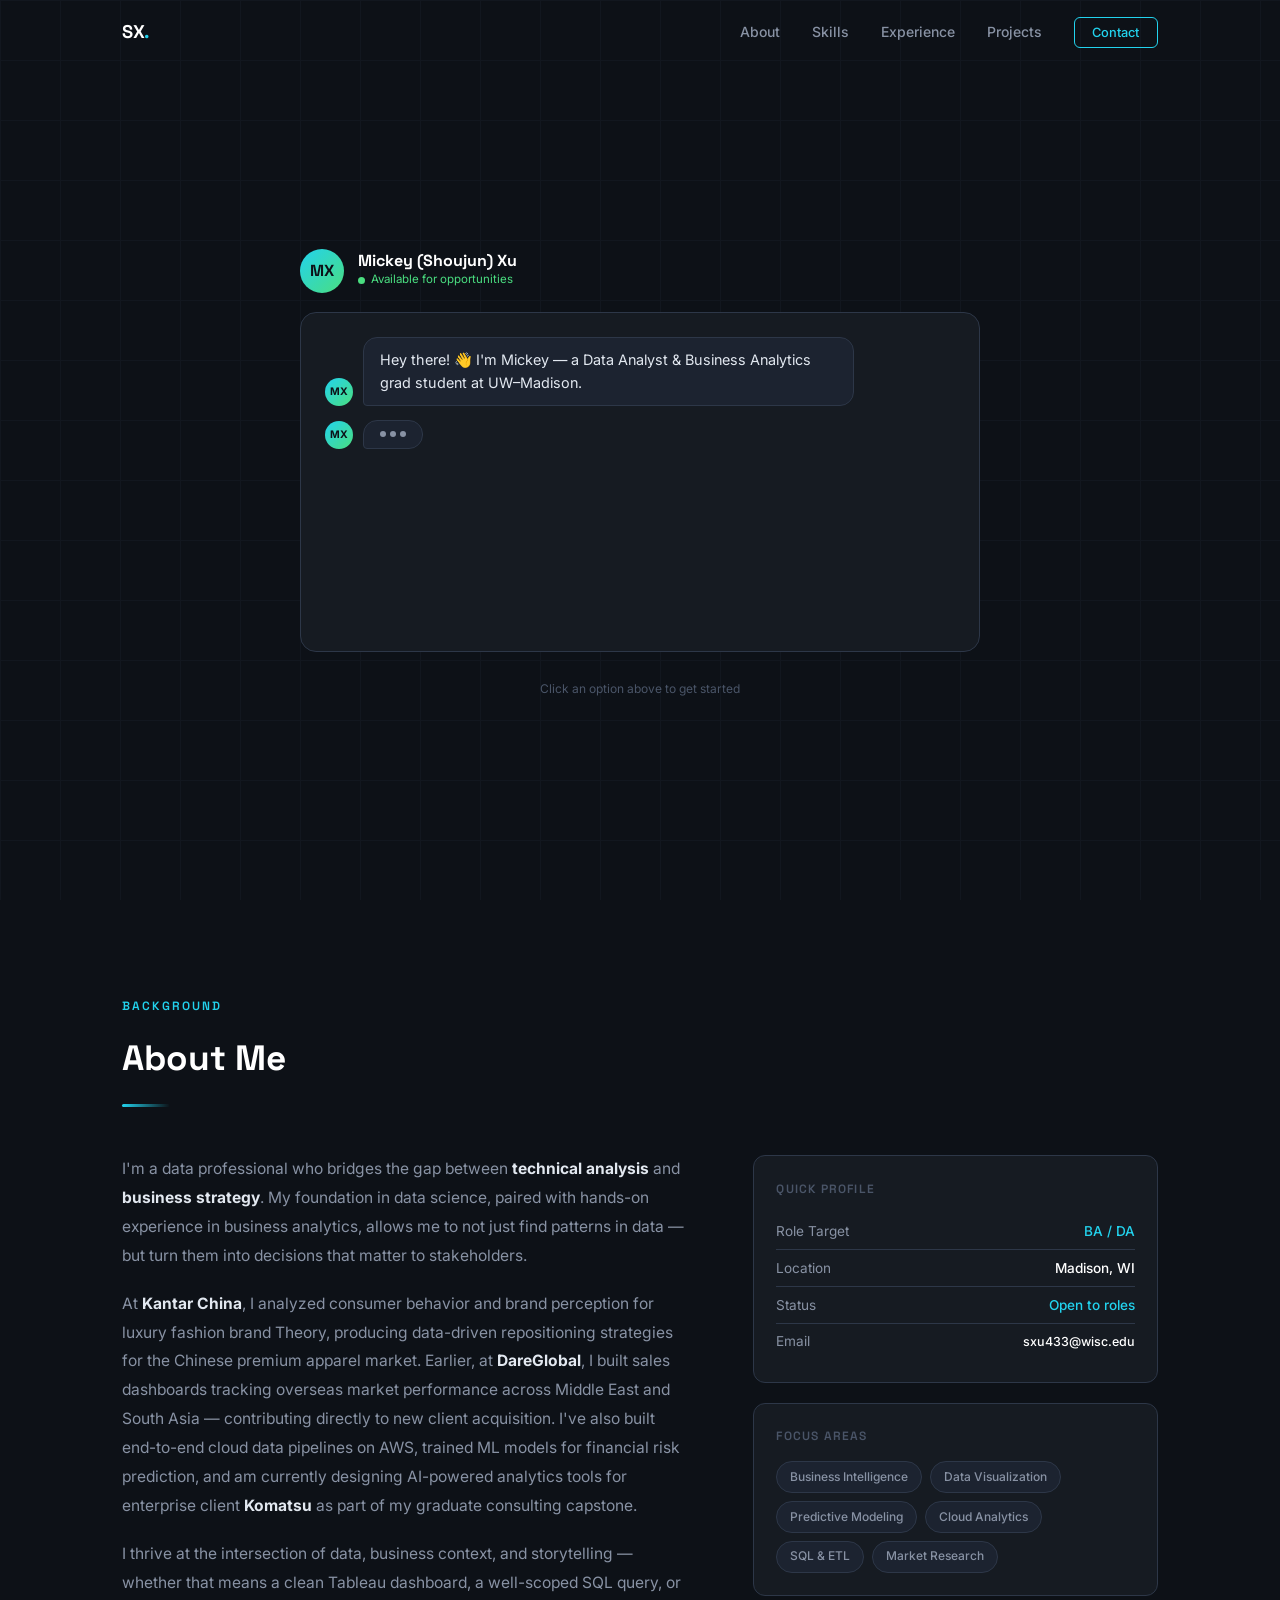
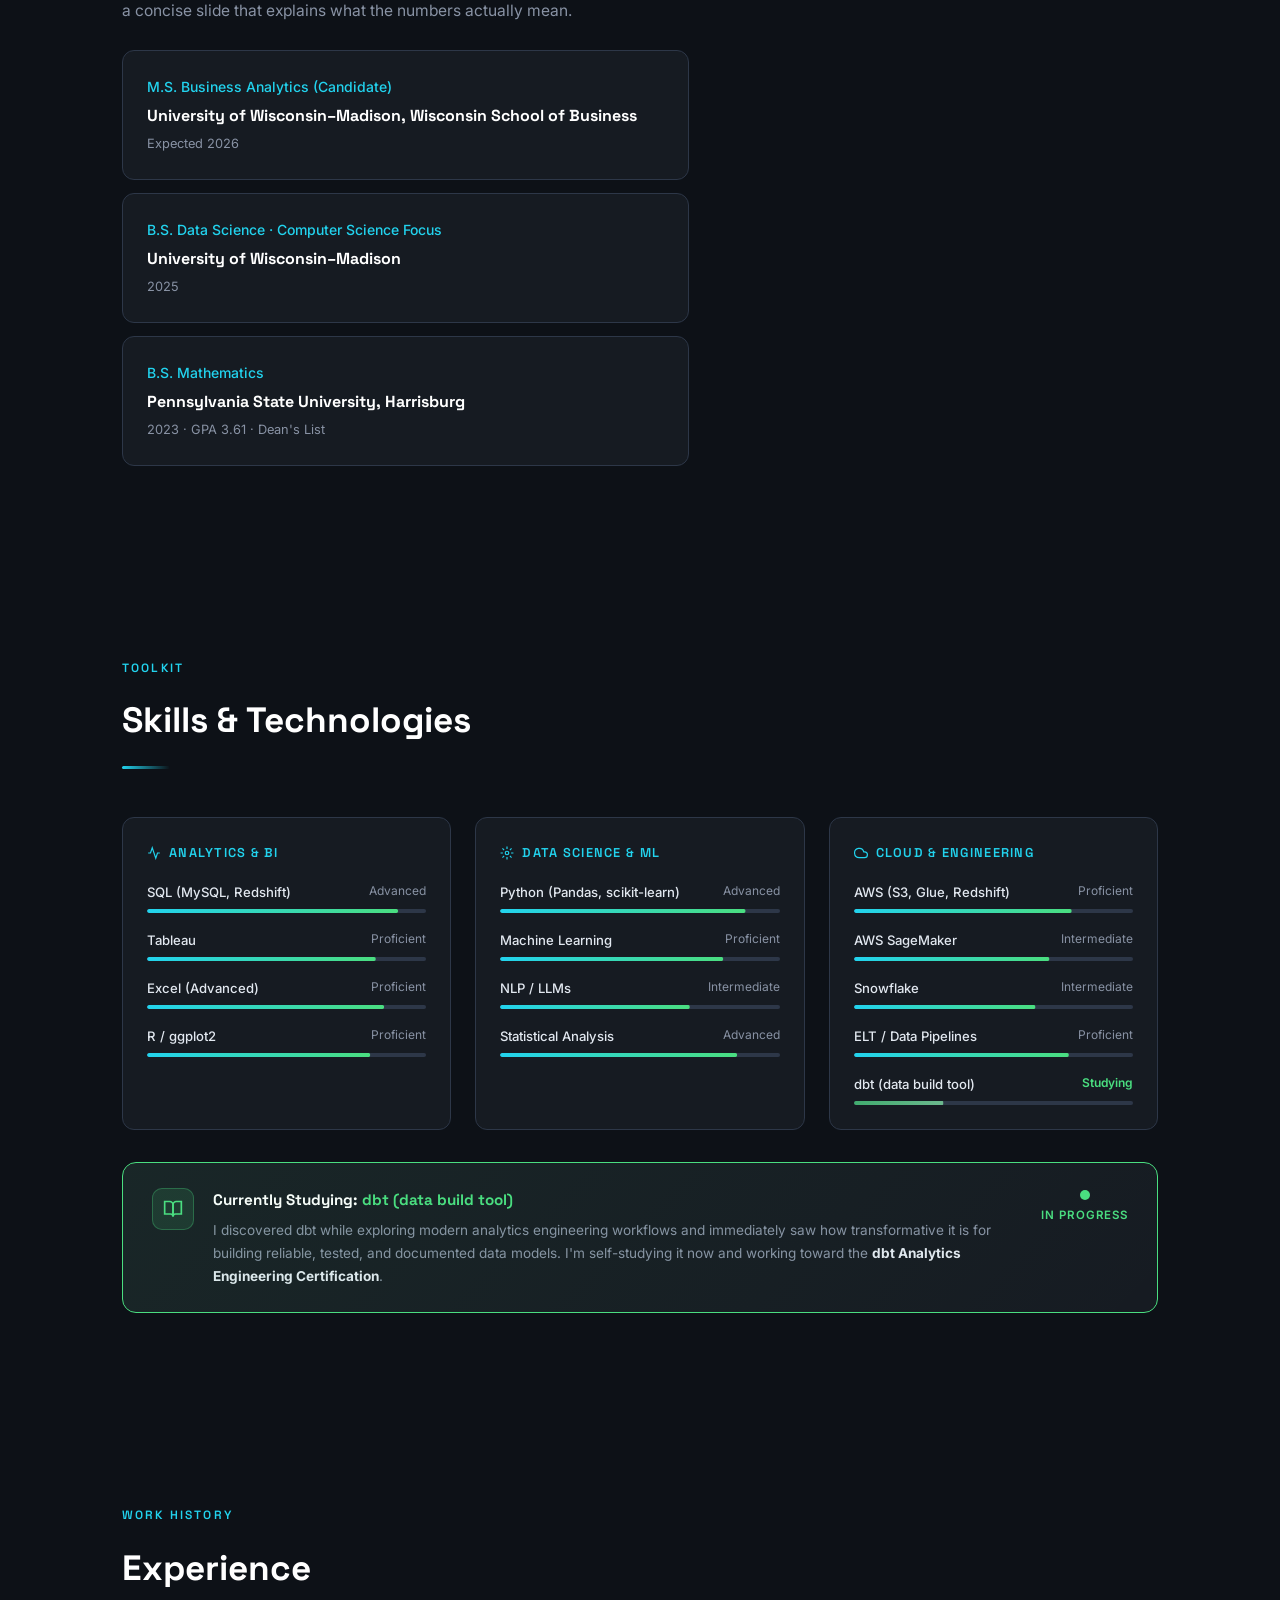
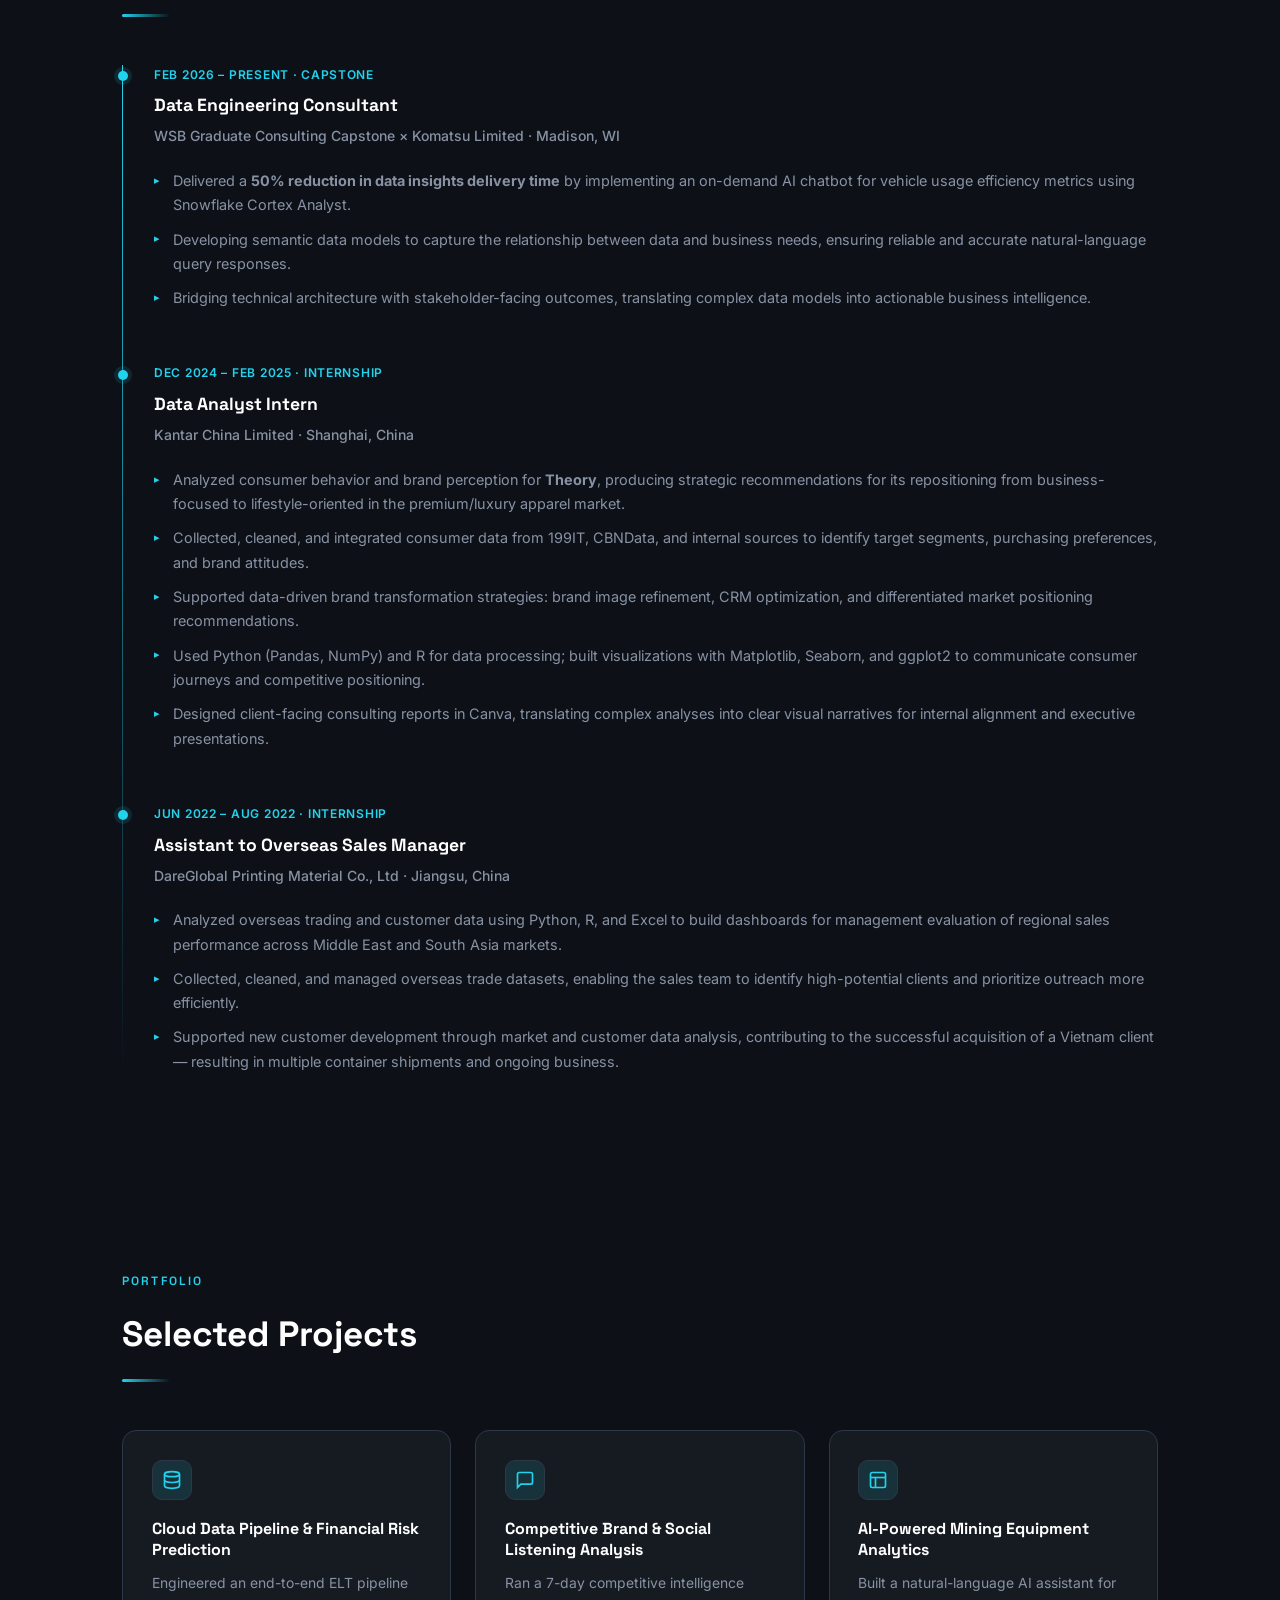
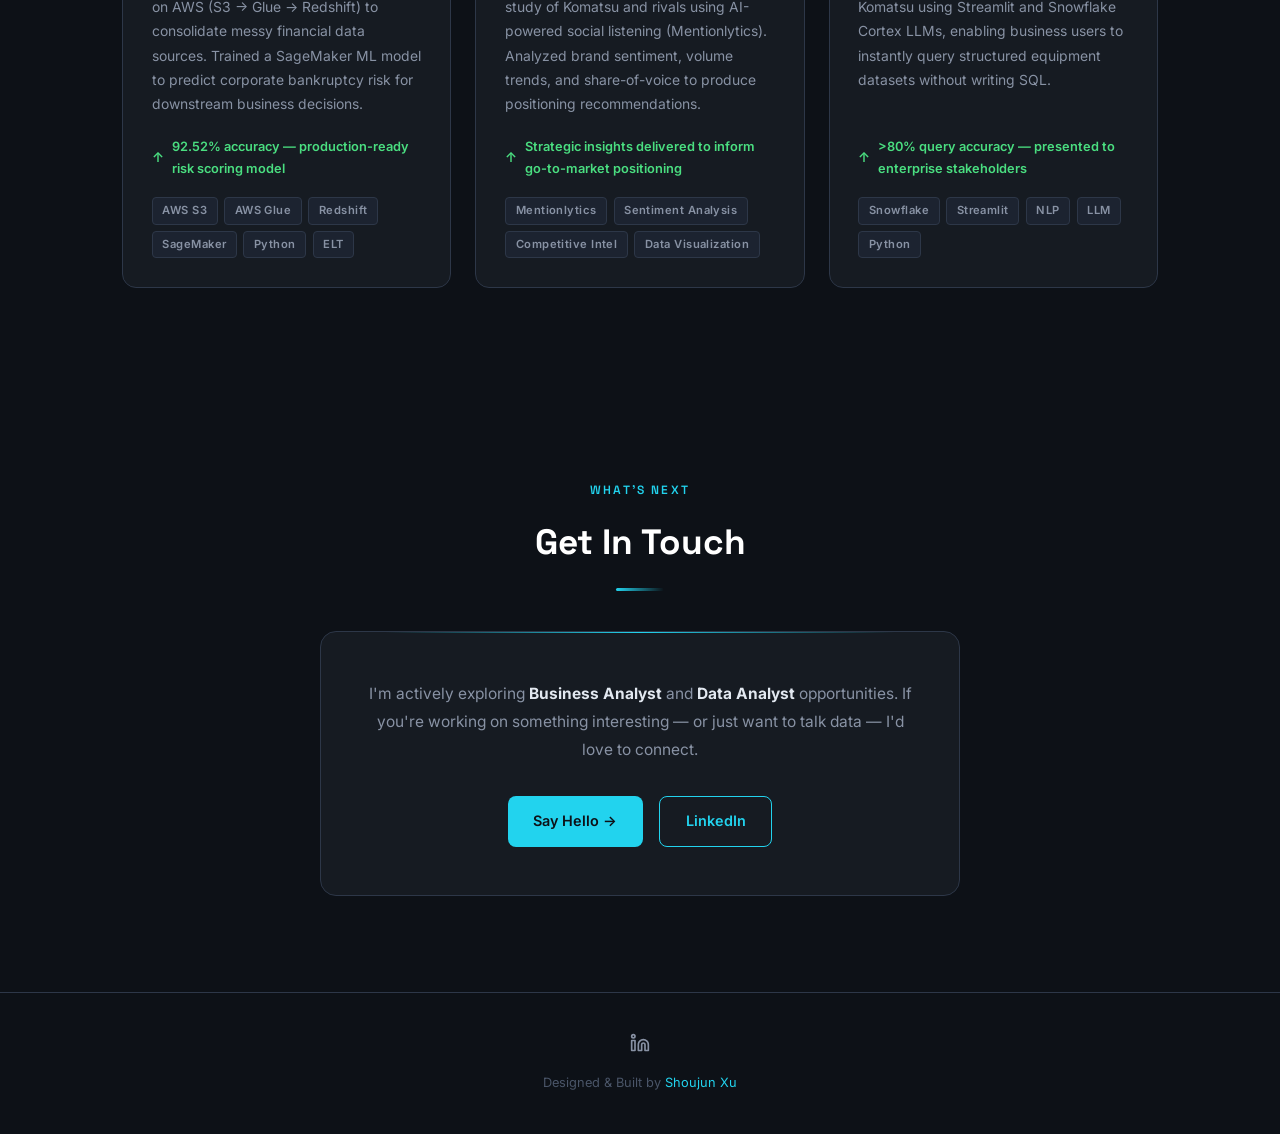
==== index.html @ ebb6d23f "Add files via upload" ====
<!DOCTYPE html>
<html lang="en">
<head>
  <meta charset="UTF-8" />
  <meta name="viewport" content="width=device-width, initial-scale=1.0" />
  <title>Shoujun Xu | Data Analyst & Business Analytics</title>
  <meta name="description" content="Shoujun Xu – Data Analyst and Business Analytics professional. Portfolio showcasing data pipelines, ML models, and business insights." />
  <link rel="preconnect" href="https://fonts.googleapis.com" />
  <link rel="preconnect" href="https://fonts.gstatic.com" crossorigin />
  <link href="https://fonts.googleapis.com/css2?family=Inter:wght@300;400;500;600;700&family=Space+Grotesk:wght@400;600;700&display=swap" rel="stylesheet" />
  <style>
    /* ── Reset & Base ── */
    *, *::before, *::after { box-sizing: border-box; margin: 0; padding: 0; }
    :root {
      --bg:        #0d1117;
      --surface:   #161b22;
      --surface2:  #1c2330;
      --border:    #2d3748;
      --cyan:      #22d3ee;
      --cyan-dim:  #0891b2;
      --cyan-glow: rgba(34,211,238,0.12);
      --green:     #4ade80;
      --text:      #e2e8f0;
      --text-muted:#8892a4;
      --text-dim:  #4a5568;
      --white:     #ffffff;
    }
    html { scroll-behavior: smooth; }
    body {
      font-family: 'Inter', sans-serif;
      background: var(--bg);
      color: var(--text);
      line-height: 1.7;
      overflow-x: hidden;
    }
    a { color: inherit; text-decoration: none; }
    ul { list-style: none; }

    /* ── Scrollbar ── */
    ::-webkit-scrollbar { width: 6px; }
    ::-webkit-scrollbar-track { background: var(--bg); }
    ::-webkit-scrollbar-thumb { background: var(--cyan-dim); border-radius: 3px; }

    /* ── Utility ── */
    .container { max-width: 1100px; margin: 0 auto; padding: 0 2rem; }
    .section { padding: 6rem 0; }
    .section-label {
      font-family: 'Space Grotesk', sans-serif;
      font-size: 0.75rem;
      font-weight: 600;
      letter-spacing: 0.18em;
      text-transform: uppercase;
      color: var(--cyan);
      margin-bottom: 0.75rem;
    }
    .section-title {
      font-family: 'Space Grotesk', sans-serif;
      font-size: clamp(1.6rem, 3vw, 2.2rem);
      font-weight: 700;
      color: var(--white);
      margin-bottom: 1rem;
    }
    .section-divider {
      width: 48px; height: 3px;
      background: linear-gradient(90deg, var(--cyan), transparent);
      border-radius: 2px;
      margin-bottom: 3rem;
    }
    .badge {
      display: inline-block;
      font-size: 0.75rem;
      padding: 0.3rem 0.8rem;
      border-radius: 20px;
      border: 1px solid var(--border);
      color: var(--text-muted);
      background: var(--surface2);
      font-weight: 500;
      transition: all 0.2s;
    }
    .badge:hover { border-color: var(--cyan); color: var(--cyan); }

    /* ── Grid Backdrop ── */
    body::before {
      content: '';
      position: fixed;
      inset: 0;
      background-image:
        linear-gradient(var(--border) 1px, transparent 1px),
        linear-gradient(90deg, var(--border) 1px, transparent 1px);
      background-size: 60px 60px;
      opacity: 0.18;
      pointer-events: none;
      z-index: 0;
    }
    body > * { position: relative; z-index: 1; }

    /* ── Navbar ── */
    .navbar {
      position: fixed;
      top: 0; left: 0; right: 0;
      z-index: 100;
      padding: 1rem 0;
      transition: background 0.3s, box-shadow 0.3s;
    }
    .navbar.scrolled {
      background: rgba(13,17,23,0.95);
      backdrop-filter: blur(12px);
      box-shadow: 0 1px 0 var(--border);
    }
    .nav-inner {
      display: flex;
      align-items: center;
      justify-content: space-between;
    }
    .logo {
      font-family: 'Space Grotesk', sans-serif;
      font-size: 1.15rem;
      font-weight: 700;
      color: var(--white);
      letter-spacing: -0.02em;
    }
    .logo span { color: var(--cyan); }
    .nav-links {
      display: flex;
      gap: 2rem;
      align-items: center;
    }
    .nav-links a {
      font-size: 0.875rem;
      font-weight: 500;
      color: var(--text-muted);
      transition: color 0.2s;
    }
    .nav-links a:hover { color: var(--cyan); }
    .nav-links .btn-nav {
      padding: 0.45rem 1.1rem;
      border: 1px solid var(--cyan);
      border-radius: 6px;
      color: var(--cyan) !important;
      font-size: 0.8rem;
      transition: background 0.2s !important;
    }
    .nav-links .btn-nav:hover { background: var(--cyan-glow); }

    /* ── Hero / Chatbot ── */
    .hero {
      min-height: 100vh;
      display: flex;
      align-items: center;
      justify-content: center;
      padding-top: 5rem;
      padding-bottom: 2rem;
    }
    .chat-shell {
      width: 100%;
      max-width: 680px;
      margin: 0 auto;
    }
    .chat-header {
      display: flex;
      align-items: center;
      gap: 0.9rem;
      margin-bottom: 1.2rem;
    }
    .chat-avatar {
      width: 44px; height: 44px;
      border-radius: 50%;
      background: linear-gradient(135deg, var(--cyan), var(--green));
      display: flex;
      align-items: center;
      justify-content: center;
      font-family: 'Space Grotesk', sans-serif;
      font-weight: 700;
      font-size: 1rem;
      color: var(--bg);
      flex-shrink: 0;
    }
    .chat-header-info {}
    .chat-name {
      font-family: 'Space Grotesk', sans-serif;
      font-weight: 700;
      color: var(--white);
      font-size: 1rem;
      line-height: 1.2;
    }
    .chat-status {
      font-size: 0.72rem;
      color: var(--green);
      display: flex;
      align-items: center;
      gap: 0.35rem;
    }
    .chat-status::before {
      content: '';
      display: inline-block;
      width: 7px; height: 7px;
      border-radius: 50%;
      background: var(--green);
    }
    .chat-window {
      background: var(--surface);
      border: 1px solid var(--border);
      border-radius: 16px;
      padding: 1.5rem;
      min-height: 340px;
      max-height: 420px;
      overflow-y: auto;
      display: flex;
      flex-direction: column;
      gap: 0.9rem;
      margin-bottom: 1rem;
      scroll-behavior: smooth;
    }
    .chat-window::-webkit-scrollbar { width: 4px; }
    .chat-window::-webkit-scrollbar-thumb { background: var(--border); border-radius: 2px; }

    /* Message bubbles */
    .msg {
      display: flex;
      gap: 0.6rem;
      align-items: flex-end;
      animation: msgIn 0.3s ease both;
    }
    @keyframes msgIn {
      from { opacity: 0; transform: translateY(10px); }
      to   { opacity: 1; transform: translateY(0); }
    }
    .msg.user { flex-direction: row-reverse; }
    .msg-avatar {
      width: 28px; height: 28px;
      border-radius: 50%;
      background: linear-gradient(135deg, var(--cyan), var(--green));
      display: flex; align-items: center; justify-content: center;
      font-size: 0.65rem;
      font-weight: 700;
      color: var(--bg);
      flex-shrink: 0;
    }
    .msg.user .msg-avatar {
      background: var(--surface2);
      border: 1px solid var(--border);
      color: var(--text-muted);
      font-size: 0.8rem;
    }
    .msg-bubble {
      max-width: 78%;
      padding: 0.65rem 1rem;
      border-radius: 14px;
      font-size: 0.9rem;
      line-height: 1.6;
    }
    .msg.bot .msg-bubble {
      background: var(--surface2);
      border: 1px solid var(--border);
      color: var(--text);
      border-bottom-left-radius: 4px;
    }
    .msg.user .msg-bubble {
      background: var(--cyan);
      color: var(--bg);
      border-bottom-right-radius: 4px;
      font-weight: 500;
    }

    /* Typing indicator */
    .typing-indicator {
      display: flex;
      gap: 0.6rem;
      align-items: flex-end;
    }
    .typing-dots {
      background: var(--surface2);
      border: 1px solid var(--border);
      border-radius: 14px;
      border-bottom-left-radius: 4px;
      padding: 0.65rem 1rem;
      display: flex;
      gap: 4px;
      align-items: center;
    }
    .typing-dots span {
      width: 6px; height: 6px;
      border-radius: 50%;
      background: var(--text-muted);
      display: inline-block;
      animation: bounce 1.2s infinite;
    }
    .typing-dots span:nth-child(2) { animation-delay: 0.2s; }
    .typing-dots span:nth-child(3) { animation-delay: 0.4s; }
    @keyframes bounce {
      0%, 60%, 100% { transform: translateY(0); }
      30% { transform: translateY(-5px); }
    }

    /* Option chips */
    .chat-options {
      display: flex;
      flex-wrap: wrap;
      gap: 0.5rem;
      padding-top: 0.2rem;
    }
    .chat-option {
      padding: 0.5rem 1rem;
      border-radius: 20px;
      border: 1px solid var(--cyan-dim);
      color: var(--cyan);
      background: var(--cyan-glow);
      font-size: 0.82rem;
      font-weight: 500;
      cursor: pointer;
      transition: all 0.18s;
      user-select: none;
    }
    .chat-option:hover {
      background: var(--cyan);
      color: var(--bg);
      transform: translateY(-1px);
    }
    .chat-hint {
      font-size: 0.75rem;
      color: var(--text-dim);
      text-align: center;
      margin-top: 0.5rem;
    }

    /* Shared button styles (used elsewhere) */
    .btn {
      display: inline-flex;
      align-items: center;
      gap: 0.5rem;
      padding: 0.75rem 1.6rem;
      border-radius: 8px;
      font-size: 0.9rem;
      font-weight: 600;
      cursor: pointer;
      transition: all 0.2s;
      border: none;
    }
    .btn-primary { background: var(--cyan); color: var(--bg); }
    .btn-primary:hover { background: #67e8f9; transform: translateY(-1px); }
    .btn-outline { background: transparent; color: var(--cyan); border: 1px solid var(--cyan); }
    .btn-outline:hover { background: var(--cyan-glow); transform: translateY(-1px); }

    /* (stat cards kept for potential reuse) */
    .stat-value {
      font-family: 'Space Grotesk', sans-serif;
      font-size: 1.75rem;
      font-weight: 700;
      color: var(--cyan);
      line-height: 1;
      margin-bottom: 0.3rem;
    }
    .stat-label {
      font-size: 0.72rem;
      color: var(--text-muted);
      font-weight: 500;
      text-transform: uppercase;
      letter-spacing: 0.06em;
    }

    /* ── About ── */
    .about-grid {
      display: grid;
      grid-template-columns: 1.4fr 1fr;
      gap: 4rem;
      align-items: start;
    }
    .about-text p {
      color: var(--text-muted);
      margin-bottom: 1.2rem;
      font-size: 0.975rem;
      line-height: 1.85;
    }
    .about-text p strong { color: var(--text); }
    .edu-card {
      background: var(--surface);
      border: 1px solid var(--border);
      border-radius: 12px;
      padding: 1.5rem;
      margin-top: 1.5rem;
    }
    .edu-school {
      font-family: 'Space Grotesk', sans-serif;
      font-weight: 700;
      color: var(--white);
      font-size: 1rem;
      margin-bottom: 0.25rem;
    }
    .edu-degree {
      color: var(--cyan);
      font-size: 0.875rem;
      font-weight: 500;
      margin-bottom: 0.2rem;
    }
    .edu-date {
      font-size: 0.8rem;
      color: var(--text-muted);
    }
    .about-sidebar {
      display: flex;
      flex-direction: column;
      gap: 1.2rem;
    }
    .info-block {
      background: var(--surface);
      border: 1px solid var(--border);
      border-radius: 12px;
      padding: 1.4rem;
    }
    .info-block-title {
      font-family: 'Space Grotesk', sans-serif;
      font-size: 0.75rem;
      text-transform: uppercase;
      letter-spacing: 0.1em;
      color: var(--text-dim);
      margin-bottom: 0.9rem;
      font-weight: 600;
    }
    .info-row {
      display: flex;
      justify-content: space-between;
      align-items: center;
      padding: 0.4rem 0;
      border-bottom: 1px solid var(--border);
      font-size: 0.85rem;
    }
    .info-row:last-child { border-bottom: none; }
    .info-row-label { color: var(--text-muted); }
    .info-row-value { color: var(--white); font-weight: 500; }
    .info-row-value.highlight { color: var(--cyan); }
    .badges-row { display: flex; flex-wrap: wrap; gap: 0.5rem; margin-top: 0.5rem; }

    /* ── Skills ── */
    .skills-layout {
      display: grid;
      grid-template-columns: repeat(auto-fit, minmax(280px, 1fr));
      gap: 1.5rem;
    }
    .skill-group {
      background: var(--surface);
      border: 1px solid var(--border);
      border-radius: 12px;
      padding: 1.5rem;
    }
    .skill-group-title {
      font-family: 'Space Grotesk', sans-serif;
      font-size: 0.8rem;
      text-transform: uppercase;
      letter-spacing: 0.1em;
      color: var(--cyan);
      font-weight: 600;
      margin-bottom: 1.1rem;
      display: flex;
      align-items: center;
      gap: 0.5rem;
    }
    .skill-group-title svg { width: 14px; height: 14px; flex-shrink: 0; }
    .skill-item { margin-bottom: 1rem; }
    .skill-item:last-child { margin-bottom: 0; }
    .skill-meta {
      display: flex;
      justify-content: space-between;
      font-size: 0.82rem;
      margin-bottom: 0.35rem;
    }
    .skill-name { color: var(--text); font-weight: 500; }
    .skill-pct { color: var(--text-muted); font-size: 0.75rem; }
    .skill-bar {
      height: 4px;
      background: var(--border);
      border-radius: 2px;
      overflow: hidden;
    }
    .skill-fill {
      height: 100%;
      border-radius: 2px;
      background: linear-gradient(90deg, var(--cyan), var(--green));
      transform-origin: left;
      transform: scaleX(0);
      transition: transform 1s ease;
    }

    /* Learning badge & callout */
    .learning-badge {
      color: var(--green) !important;
      font-weight: 600;
    }
    .skill-fill-learning {
      background: linear-gradient(90deg, var(--green), #86efac) !important;
      opacity: 0.7;
    }
    .learning-callout {
      margin-top: 2rem;
      display: flex;
      align-items: flex-start;
      gap: 1.2rem;
      background: var(--surface);
      border: 1px solid var(--green);
      border-radius: 14px;
      padding: 1.5rem 1.8rem;
      position: relative;
      overflow: hidden;
    }
    .learning-callout::before {
      content: '';
      position: absolute;
      inset: 0;
      background: linear-gradient(135deg, rgba(74,222,128,0.06), transparent);
      pointer-events: none;
    }
    .learning-icon {
      width: 42px; height: 42px;
      border-radius: 10px;
      background: rgba(74,222,128,0.12);
      border: 1px solid rgba(74,222,128,0.3);
      display: flex;
      align-items: center;
      justify-content: center;
      color: var(--green);
      flex-shrink: 0;
      margin-top: 0.1rem;
    }
    .learning-text { flex: 1; }
    .learning-title {
      font-family: 'Space Grotesk', sans-serif;
      font-weight: 700;
      color: var(--white);
      font-size: 0.95rem;
      margin-bottom: 0.4rem;
    }
    .learning-title span { color: var(--green); }
    .learning-desc {
      font-size: 0.85rem;
      color: var(--text-muted);
      line-height: 1.7;
    }
    .learning-desc strong { color: var(--text); }
    .learning-status {
      display: flex;
      flex-direction: column;
      align-items: center;
      gap: 0.4rem;
      font-size: 0.72rem;
      font-weight: 600;
      color: var(--green);
      text-transform: uppercase;
      letter-spacing: 0.08em;
      flex-shrink: 0;
      padding-top: 0.2rem;
    }
    .pulse-dot {
      width: 10px; height: 10px;
      border-radius: 50%;
      background: var(--green);
      box-shadow: 0 0 0 0 rgba(74,222,128,0.5);
      animation: pulse 1.8s infinite;
    }
    @keyframes pulse {
      0%   { box-shadow: 0 0 0 0 rgba(74,222,128,0.5); }
      70%  { box-shadow: 0 0 0 8px rgba(74,222,128,0); }
      100% { box-shadow: 0 0 0 0 rgba(74,222,128,0); }
    }

    /* ── Experience ── */
    .timeline { position: relative; padding-left: 2rem; }
    .timeline::before {
      content: '';
      position: absolute;
      left: 0; top: 0; bottom: 0;
      width: 1px;
      background: linear-gradient(to bottom, var(--cyan), transparent);
    }
    .timeline-item { position: relative; margin-bottom: 3rem; }
    .timeline-item:last-child { margin-bottom: 0; }
    .timeline-item::before {
      content: '';
      position: absolute;
      left: -2rem;
      top: 0.4rem;
      width: 10px; height: 10px;
      border-radius: 50%;
      background: var(--cyan);
      box-shadow: 0 0 0 4px var(--cyan-glow);
      transform: translateX(-4px);
    }
    .timeline-period {
      font-size: 0.75rem;
      color: var(--cyan);
      font-weight: 600;
      letter-spacing: 0.06em;
      text-transform: uppercase;
      margin-bottom: 0.4rem;
    }
    .timeline-role {
      font-family: 'Space Grotesk', sans-serif;
      font-size: 1.1rem;
      font-weight: 700;
      color: var(--white);
      margin-bottom: 0.2rem;
    }
    .timeline-company {
      font-size: 0.875rem;
      color: var(--text-muted);
      margin-bottom: 1rem;
      font-weight: 500;
    }
    .timeline-bullets li {
      font-size: 0.9rem;
      color: var(--text-muted);
      padding: 0.3rem 0;
      padding-left: 1.2rem;
      position: relative;
      line-height: 1.7;
    }
    .timeline-bullets li::before {
      content: '▸';
      position: absolute;
      left: 0;
      color: var(--cyan);
      font-size: 0.7rem;
      top: 0.42rem;
    }

    /* ── Projects ── */
    .projects-grid {
      display: grid;
      grid-template-columns: repeat(auto-fill, minmax(320px, 1fr));
      gap: 1.5rem;
    }
    .project-card {
      background: var(--surface);
      border: 1px solid var(--border);
      border-radius: 14px;
      padding: 1.8rem;
      display: flex;
      flex-direction: column;
      transition: border-color 0.25s, transform 0.25s, box-shadow 0.25s;
    }
    .project-card:hover {
      border-color: var(--cyan-dim);
      transform: translateY(-4px);
      box-shadow: 0 12px 40px rgba(34,211,238,0.08);
    }
    .project-card-top {
      display: flex;
      justify-content: space-between;
      align-items: flex-start;
      margin-bottom: 1.2rem;
    }
    .project-icon {
      width: 40px; height: 40px;
      background: var(--cyan-glow);
      border: 1px solid var(--border);
      border-radius: 10px;
      display: flex;
      align-items: center;
      justify-content: center;
      color: var(--cyan);
    }
    .project-links-row { display: flex; gap: 0.75rem; }
    .project-links-row a {
      color: var(--text-muted);
      transition: color 0.2s;
      display: flex;
    }
    .project-links-row a:hover { color: var(--cyan); }
    .project-title-link {
      color: inherit;
      text-decoration: none;
      transition: color 0.2s;
    }
    .project-title-link:hover { color: var(--cyan); }
    .project-title {
      font-family: 'Space Grotesk', sans-serif;
      font-size: 1rem;
      font-weight: 700;
      color: var(--white);
      margin-bottom: 0.6rem;
      line-height: 1.3;
    }
    .project-desc {
      font-size: 0.87rem;
      color: var(--text-muted);
      line-height: 1.75;
      flex: 1;
      margin-bottom: 1.2rem;
    }
    .project-impact {
      display: flex;
      align-items: center;
      gap: 0.5rem;
      font-size: 0.8rem;
      color: var(--green);
      font-weight: 600;
      margin-bottom: 1.1rem;
    }
    .project-impact::before { content: '↑'; font-size: 0.85rem; }
    .tech-stack { display: flex; flex-wrap: wrap; gap: 0.4rem; }
    .tech-chip {
      font-size: 0.7rem;
      padding: 0.2rem 0.6rem;
      border-radius: 4px;
      background: var(--surface2);
      border: 1px solid var(--border);
      color: var(--text-muted);
      font-weight: 600;
      letter-spacing: 0.04em;
    }

    /* ── Contact ── */
    .contact-wrapper { max-width: 640px; margin: 0 auto; text-align: center; }
    .contact-card {
      background: var(--surface);
      border: 1px solid var(--border);
      border-radius: 16px;
      padding: 3rem 2.5rem;
      position: relative;
      overflow: hidden;
    }
    .contact-card::before {
      content: '';
      position: absolute;
      top: 0; left: 10%; right: 10%;
      height: 1px;
      background: linear-gradient(90deg, transparent, var(--cyan), transparent);
    }
    .contact-card p {
      color: var(--text-muted);
      margin-bottom: 2rem;
      font-size: 0.97rem;
      line-height: 1.8;
    }
    .contact-links { display: flex; gap: 1rem; justify-content: center; flex-wrap: wrap; }

    /* ── Footer ── */
    footer {
      padding: 2.5rem 0;
      border-top: 1px solid var(--border);
      text-align: center;
    }
    .footer-inner { display: flex; flex-direction: column; align-items: center; gap: 1.2rem; }
    .footer-socials { display: flex; gap: 1.5rem; }
    .footer-socials a {
      color: var(--text-muted);
      transition: color 0.2s;
      display: flex;
    }
    .footer-socials a:hover { color: var(--cyan); }
    .footer-credit { font-size: 0.8rem; color: var(--text-dim); }
    .footer-credit span { color: var(--cyan); }

    /* ── Responsive ── */
    @media (max-width: 900px) {
      .hero-inner { grid-template-columns: 1fr; }
      .hero-stats { flex-direction: row; flex-wrap: wrap; }
      .stat-card { min-width: 100px; padding: 1rem; }
      .stat-value { font-size: 1.4rem; }
      .about-grid { grid-template-columns: 1fr; }
    }
    @media (max-width: 640px) {
      .section { padding: 4rem 0; }
      .nav-links li:not(:last-child) { display: none; }
      .hero-actions { flex-direction: column; }
      .btn { width: 100%; justify-content: center; }
    }

    /* ── Animations ── */
    .fade-up {
      opacity: 0;
      transform: translateY(24px);
      transition: opacity 0.6s ease, transform 0.6s ease;
    }
    .fade-up.visible { opacity: 1; transform: translateY(0); }
  </style>
</head>
<body>

  <!-- Navbar -->
  <nav class="navbar" id="navbar">
    <div class="container nav-inner">
      <a href="#" class="logo">SX<span>.</span></a>
      <ul class="nav-links">
        <li><a href="#about">About</a></li>
        <li><a href="#skills">Skills</a></li>
        <li><a href="#experience">Experience</a></li>
        <li><a href="#projects">Projects</a></li>
        <li><a href="#contact" class="btn-nav">Contact</a></li>
      </ul>
    </div>
  </nav>

  <!-- Hero — Chatbot -->
  <header class="hero" id="home">
    <div class="container">
      <div class="chat-shell">

        <div class="chat-header">
          <div class="chat-avatar">MX</div>
          <div class="chat-header-info">
            <div class="chat-name">Mickey (Shoujun) Xu</div>
            <div class="chat-status">Available for opportunities</div>
          </div>
        </div>

        <div class="chat-window" id="chatWindow"></div>

        <div class="chat-options" id="chatOptions"></div>
        <p class="chat-hint" id="chatHint">Click an option above to get started</p>

      </div>
    </div>
  </header>

  <!-- About -->
  <section class="section" id="about">
    <div class="container">
      <p class="section-label">Background</p>
      <h2 class="section-title">About Me</h2>
      <div class="section-divider"></div>
      <div class="about-grid fade-up">
        <div class="about-text">
          <p>
            I'm a data professional who bridges the gap between <strong>technical analysis</strong> and
            <strong>business strategy</strong>. My foundation in data science, paired with hands-on
            experience in business analytics, allows me to not just find patterns in data — but turn
            them into decisions that matter to stakeholders.
          </p>
          <p>
            At <strong>Kantar China</strong>, I analyzed consumer behavior and brand perception for luxury fashion brand Theory, producing data-driven repositioning strategies for the Chinese premium apparel market. Earlier, at <strong>DareGlobal</strong>, I built sales dashboards tracking overseas market performance across Middle East and South Asia — contributing directly to new client acquisition.
            I've also built end-to-end cloud data pipelines on AWS, trained ML models for financial risk prediction, and am currently designing AI-powered analytics tools for enterprise client <strong>Komatsu</strong> as part of my graduate consulting capstone.
          </p>
          <p>
            I thrive at the intersection of data, business context, and storytelling — whether that
            means a clean Tableau dashboard, a well-scoped SQL query, or a concise slide that explains
            what the numbers actually mean.
          </p>
          <div class="edu-card">
            <div class="edu-degree">M.S. Business Analytics (Candidate)</div>
            <div class="edu-school">University of Wisconsin–Madison, Wisconsin School of Business</div>
            <div class="edu-date">Expected 2026</div>
          </div>
          <div class="edu-card" style="margin-top:0.8rem">
            <div class="edu-degree">B.S. Data Science · Computer Science Focus</div>
            <div class="edu-school">University of Wisconsin–Madison</div>
            <div class="edu-date">2025</div>
          </div>
          <div class="edu-card" style="margin-top:0.8rem">
            <div class="edu-degree">B.S. Mathematics</div>
            <div class="edu-school">Pennsylvania State University, Harrisburg</div>
            <div class="edu-date">2023 · GPA 3.61 · Dean's List</div>
          </div>
        </div>
        <div class="about-sidebar">
          <div class="info-block">
            <div class="info-block-title">Quick Profile</div>
            <div class="info-row">
              <span class="info-row-label">Role Target</span>
              <span class="info-row-value highlight">BA / DA</span>
            </div>
            <div class="info-row">
              <span class="info-row-label">Location</span>
              <span class="info-row-value">Madison, WI</span>
            </div>
            <div class="info-row">
              <span class="info-row-label">Status</span>
              <span class="info-row-value highlight">Open to roles</span>
            </div>
            <div class="info-row">
              <span class="info-row-label">Email</span>
              <span class="info-row-value" style="font-size:0.78rem">sxu433@wisc.edu</span>
            </div>
          </div>
          <div class="info-block">
            <div class="info-block-title">Focus Areas</div>
            <div class="badges-row">
              <span class="badge">Business Intelligence</span>
              <span class="badge">Data Visualization</span>
              <span class="badge">Predictive Modeling</span>
              <span class="badge">Cloud Analytics</span>
              <span class="badge">SQL &amp; ETL</span>
              <span class="badge">Market Research</span>
            </div>
          </div>
        </div>
      </div>
    </div>
  </section>

  <!-- Skills -->
  <section class="section" id="skills">
    <div class="container">
      <p class="section-label">Toolkit</p>
      <h2 class="section-title">Skills &amp; Technologies</h2>
      <div class="section-divider"></div>
      <div class="skills-layout fade-up">

        <div class="skill-group">
          <div class="skill-group-title">
            <svg viewBox="0 0 24 24" fill="none" stroke="currentColor" stroke-width="2"><polyline points="22 12 18 12 15 21 9 3 6 12 2 12"></polyline></svg>
            Analytics &amp; BI
          </div>
          <div class="skill-item">
            <div class="skill-meta"><span class="skill-name">SQL (MySQL, Redshift)</span><span class="skill-pct">Advanced</span></div>
            <div class="skill-bar"><div class="skill-fill" data-w="0.9"></div></div>
          </div>
          <div class="skill-item">
            <div class="skill-meta"><span class="skill-name">Tableau</span><span class="skill-pct">Proficient</span></div>
            <div class="skill-bar"><div class="skill-fill" data-w="0.82"></div></div>
          </div>
          <div class="skill-item">
            <div class="skill-meta"><span class="skill-name">Excel (Advanced)</span><span class="skill-pct">Proficient</span></div>
            <div class="skill-bar"><div class="skill-fill" data-w="0.85"></div></div>
          </div>
          <div class="skill-item">
            <div class="skill-meta"><span class="skill-name">R / ggplot2</span><span class="skill-pct">Proficient</span></div>
            <div class="skill-bar"><div class="skill-fill" data-w="0.80"></div></div>
          </div>
        </div>

        <div class="skill-group">
          <div class="skill-group-title">
            <svg viewBox="0 0 24 24" fill="none" stroke="currentColor" stroke-width="2"><circle cx="12" cy="12" r="3"></circle><path d="M12 1v4M12 19v4M4.22 4.22l2.83 2.83M16.95 16.95l2.83 2.83M1 12h4M19 12h4M4.22 19.78l2.83-2.83M16.95 7.05l2.83-2.83"></path></svg>
            Data Science &amp; ML
          </div>
          <div class="skill-item">
            <div class="skill-meta"><span class="skill-name">Python (Pandas, scikit-learn)</span><span class="skill-pct">Advanced</span></div>
            <div class="skill-bar"><div class="skill-fill" data-w="0.88"></div></div>
          </div>
          <div class="skill-item">
            <div class="skill-meta"><span class="skill-name">Machine Learning</span><span class="skill-pct">Proficient</span></div>
            <div class="skill-bar"><div class="skill-fill" data-w="0.80"></div></div>
          </div>
          <div class="skill-item">
            <div class="skill-meta"><span class="skill-name">NLP / LLMs</span><span class="skill-pct">Intermediate</span></div>
            <div class="skill-bar"><div class="skill-fill" data-w="0.68"></div></div>
          </div>
          <div class="skill-item">
            <div class="skill-meta"><span class="skill-name">Statistical Analysis</span><span class="skill-pct">Advanced</span></div>
            <div class="skill-bar"><div class="skill-fill" data-w="0.85"></div></div>
          </div>
        </div>

        <div class="skill-group">
          <div class="skill-group-title">
            <svg viewBox="0 0 24 24" fill="none" stroke="currentColor" stroke-width="2"><path d="M18 10h-1.26A8 8 0 1 0 9 20h9a5 5 0 0 0 0-10z"></path></svg>
            Cloud &amp; Engineering
          </div>
          <div class="skill-item">
            <div class="skill-meta"><span class="skill-name">AWS (S3, Glue, Redshift)</span><span class="skill-pct">Proficient</span></div>
            <div class="skill-bar"><div class="skill-fill" data-w="0.78"></div></div>
          </div>
          <div class="skill-item">
            <div class="skill-meta"><span class="skill-name">AWS SageMaker</span><span class="skill-pct">Intermediate</span></div>
            <div class="skill-bar"><div class="skill-fill" data-w="0.70"></div></div>
          </div>
          <div class="skill-item">
            <div class="skill-meta"><span class="skill-name">Snowflake</span><span class="skill-pct">Intermediate</span></div>
            <div class="skill-bar"><div class="skill-fill" data-w="0.65"></div></div>
          </div>
          <div class="skill-item">
            <div class="skill-meta"><span class="skill-name">ELT / Data Pipelines</span><span class="skill-pct">Proficient</span></div>
            <div class="skill-bar"><div class="skill-fill" data-w="0.77"></div></div>
          </div>
          <div class="skill-item">
            <div class="skill-meta">
              <span class="skill-name">dbt (data build tool)</span>
              <span class="skill-pct learning-badge">Studying</span>
            </div>
            <div class="skill-bar"><div class="skill-fill skill-fill-learning" data-w="0.32"></div></div>
          </div>
        </div>

      </div>

      <!-- Currently Learning callout -->
      <div class="learning-callout fade-up">
        <div class="learning-icon">
          <svg width="20" height="20" viewBox="0 0 24 24" fill="none" stroke="currentColor" stroke-width="2"><path d="M2 3h6a4 4 0 0 1 4 4v14a3 3 0 0 0-3-3H2z"></path><path d="M22 3h-6a4 4 0 0 0-4 4v14a3 3 0 0 1 3-3h7z"></path></svg>
        </div>
        <div class="learning-text">
          <div class="learning-title">Currently Studying: <span>dbt (data build tool)</span></div>
          <div class="learning-desc">I discovered dbt while exploring modern analytics engineering workflows and immediately saw how transformative it is for building reliable, tested, and documented data models. I'm self-studying it now and working toward the <strong>dbt Analytics Engineering Certification</strong>.</div>
        </div>
        <div class="learning-status">
          <div class="pulse-dot"></div>
          In Progress
        </div>
      </div>

    </div>
  </section>

  <!-- Experience -->
  <section class="section" id="experience">
    <div class="container">
      <p class="section-label">Work History</p>
      <h2 class="section-title">Experience</h2>
      <div class="section-divider"></div>
      <div class="timeline fade-up">

        <div class="timeline-item">
          <div class="timeline-period">Feb 2026 – Present · Capstone</div>
          <div class="timeline-role">Data Engineering Consultant</div>
          <div class="timeline-company">WSB Graduate Consulting Capstone × Komatsu Limited · Madison, WI</div>
          <ul class="timeline-bullets">
            <li>Delivered a <strong>50% reduction in data insights delivery time</strong> by implementing an on-demand AI chatbot for vehicle usage efficiency metrics using Snowflake Cortex Analyst.</li>
            <li>Developing semantic data models to capture the relationship between data and business needs, ensuring reliable and accurate natural-language query responses.</li>
            <li>Bridging technical architecture with stakeholder-facing outcomes, translating complex data models into actionable business intelligence.</li>
          </ul>
        </div>

        <div class="timeline-item">
          <div class="timeline-period">Dec 2024 – Feb 2025 · Internship</div>
          <div class="timeline-role">Data Analyst Intern</div>
          <div class="timeline-company">Kantar China Limited · Shanghai, China</div>
          <ul class="timeline-bullets">
            <li>Analyzed consumer behavior and brand perception for <strong>Theory</strong>, producing strategic recommendations for its repositioning from business-focused to lifestyle-oriented in the premium/luxury apparel market.</li>
            <li>Collected, cleaned, and integrated consumer data from 199IT, CBNData, and internal sources to identify target segments, purchasing preferences, and brand attitudes.</li>
            <li>Supported data-driven brand transformation strategies: brand image refinement, CRM optimization, and differentiated market positioning recommendations.</li>
            <li>Used Python (Pandas, NumPy) and R for data processing; built visualizations with Matplotlib, Seaborn, and ggplot2 to communicate consumer journeys and competitive positioning.</li>
            <li>Designed client-facing consulting reports in Canva, translating complex analyses into clear visual narratives for internal alignment and executive presentations.</li>
          </ul>
        </div>

        <div class="timeline-item">
          <div class="timeline-period">Jun 2022 – Aug 2022 · Internship</div>
          <div class="timeline-role">Assistant to Overseas Sales Manager</div>
          <div class="timeline-company">DareGlobal Printing Material Co., Ltd · Jiangsu, China</div>
          <ul class="timeline-bullets">
            <li>Analyzed overseas trading and customer data using Python, R, and Excel to build dashboards for management evaluation of regional sales performance across Middle East and South Asia markets.</li>
            <li>Collected, cleaned, and managed overseas trade datasets, enabling the sales team to identify high-potential clients and prioritize outreach more efficiently.</li>
            <li>Supported new customer development through market and customer data analysis, contributing to the successful acquisition of a Vietnam client — resulting in multiple container shipments and ongoing business.</li>
          </ul>
        </div>

      </div>
    </div>
  </section>

  <!-- Projects -->
  <section class="section" id="projects">
    <div class="container">
      <p class="section-label">Portfolio</p>
      <h2 class="section-title">Selected Projects</h2>
      <div class="section-divider"></div>
      <div class="projects-grid fade-up">

        <div class="project-card">
          <div class="project-card-top">
            <div class="project-icon">
              <svg width="20" height="20" viewBox="0 0 24 24" fill="none" stroke="currentColor" stroke-width="2"><ellipse cx="12" cy="5" rx="9" ry="3"></ellipse><path d="M21 12c0 1.66-4 3-9 3s-9-1.34-9-3"></path><path d="M3 5v14c0 1.66 4 3 9 3s9-1.34 9-3V5"></path></svg>
            </div>
          </div>
          <h3 class="project-title"><a href="cloud-pipeline.html" class="project-title-link">Cloud Data Pipeline &amp; Financial Risk Prediction</a></h3>
          <p class="project-desc">Engineered an end-to-end ELT pipeline on AWS (S3 → Glue → Redshift) to consolidate messy financial data sources. Trained a SageMaker ML model to predict corporate bankruptcy risk for downstream business decisions.</p>
          <div class="project-impact">92.52% accuracy — production-ready risk scoring model</div>
          <div class="tech-stack">
            <span class="tech-chip">AWS S3</span>
            <span class="tech-chip">AWS Glue</span>
            <span class="tech-chip">Redshift</span>
            <span class="tech-chip">SageMaker</span>
            <span class="tech-chip">Python</span>
            <span class="tech-chip">ELT</span>
          </div>
        </div>

        <div class="project-card">
          <div class="project-card-top">
            <div class="project-icon">
              <svg width="20" height="20" viewBox="0 0 24 24" fill="none" stroke="currentColor" stroke-width="2"><path d="M21 15a2 2 0 0 1-2 2H7l-4 4V5a2 2 0 0 1 2-2h14a2 2 0 0 1 2 2z"></path></svg>
            </div>
          </div>
          <h3 class="project-title"><a href="social-listening.html" class="project-title-link">Competitive Brand &amp; Social Listening Analysis</a></h3>
          <p class="project-desc">Ran a 7-day competitive intelligence study of Komatsu and rivals using AI-powered social listening (Mentionlytics). Analyzed brand sentiment, volume trends, and share-of-voice to produce positioning recommendations.</p>
          <div class="project-impact">Strategic insights delivered to inform go-to-market positioning</div>
          <div class="tech-stack">
            <span class="tech-chip">Mentionlytics</span>
            <span class="tech-chip">Sentiment Analysis</span>
            <span class="tech-chip">Competitive Intel</span>
            <span class="tech-chip">Data Visualization</span>
          </div>
        </div>

        <div class="project-card">
          <div class="project-card-top">
            <div class="project-icon">
              <svg width="20" height="20" viewBox="0 0 24 24" fill="none" stroke="currentColor" stroke-width="2"><rect x="3" y="3" width="18" height="18" rx="2"></rect><line x1="3" y1="9" x2="21" y2="9"></line><line x1="9" y1="21" x2="9" y2="9"></line></svg>
            </div>
          </div>
          <h3 class="project-title"><a href="komatsu-capstone.html" class="project-title-link">AI-Powered Mining Equipment Analytics</a></h3>
          <p class="project-desc">Built a natural-language AI assistant for Komatsu using Streamlit and Snowflake Cortex LLMs, enabling business users to instantly query structured equipment datasets without writing SQL.</p>
          <div class="project-impact">&gt;80% query accuracy — presented to enterprise stakeholders</div>
          <div class="tech-stack">
            <span class="tech-chip">Snowflake</span>
            <span class="tech-chip">Streamlit</span>
            <span class="tech-chip">NLP</span>
            <span class="tech-chip">LLM</span>
            <span class="tech-chip">Python</span>
          </div>
        </div>

      </div>
    </div>
  </section>

  <!-- Contact -->
  <section class="section" id="contact">
    <div class="container">
      <div class="contact-wrapper fade-up">
        <p class="section-label" style="text-align:center">What's Next</p>
        <h2 class="section-title" style="text-align:center">Get In Touch</h2>
        <div class="section-divider" style="margin:1rem auto 2.5rem"></div>
        <div class="contact-card">
          <p>I'm actively exploring <strong style="color:var(--text)">Business Analyst</strong> and <strong style="color:var(--text)">Data Analyst</strong> opportunities. If you're working on something interesting — or just want to talk data — I'd love to connect.</p>
          <div class="contact-links">
            <a href="mailto:sxu433@wisc.edu" class="btn btn-primary">Say Hello →</a>
            <a href="https://www.linkedin.com/in/shoujun-xu-600980380" target="_blank" rel="noopener noreferrer" class="btn btn-outline">LinkedIn</a>
          </div>
        </div>
      </div>
    </div>
  </section>

  <!-- Footer -->
  <footer>
    <div class="container">
      <div class="footer-inner">
        <div class="footer-socials">
<a href="https://www.linkedin.com/in/shoujun-xu-600980380" target="_blank" rel="noopener noreferrer" aria-label="LinkedIn">
            <svg width="20" height="20" viewBox="0 0 24 24" fill="none" stroke="currentColor" stroke-width="2" stroke-linecap="round" stroke-linejoin="round"><path d="M16 8a6 6 0 0 1 6 6v7h-4v-7a2 2 0 0 0-2-2 2 2 0 0 0-2 2v7h-4v-7a6 6 0 0 1 6-6z"></path><rect x="2" y="9" width="4" height="12"></rect><circle cx="4" cy="4" r="2"></circle></svg>
          </a>
        </div>
        <p class="footer-credit">Designed &amp; Built by <span>Shoujun Xu</span></p>
      </div>
    </div>
  </footer>

  <script>
    /* ── Navbar scroll ── */
    const navbar = document.getElementById('navbar');
    window.addEventListener('scroll', () => {
      navbar.classList.toggle('scrolled', window.scrollY > 40);
    });

    /* ── Skill bar animation ── */
    const skillObs = new IntersectionObserver((entries) => {
      entries.forEach(entry => {
        if (entry.isIntersecting) {
          entry.target.querySelectorAll('.skill-fill').forEach(bar => {
            bar.style.transform = `scaleX(${parseFloat(bar.getAttribute('data-w') || 0.7)})`;
          });
          skillObs.unobserve(entry.target);
        }
      });
    }, { threshold: 0.2 });
    document.querySelectorAll('.skill-group').forEach(el => skillObs.observe(el));

    /* ── Fade-up ── */
    const fadeObs = new IntersectionObserver((entries) => {
      entries.forEach(entry => {
        if (entry.isIntersecting) {
          entry.target.classList.add('visible');
          fadeObs.unobserve(entry.target);
        }
      });
    }, { threshold: 0.1 });
    document.querySelectorAll('.fade-up').forEach(el => fadeObs.observe(el));

    /* ── Chatbot ── */
    const chatWindow  = document.getElementById('chatWindow');
    const chatOptions = document.getElementById('chatOptions');
    const chatHint    = document.getElementById('chatHint');

    // Conversation tree
    const tree = {
      start: {
        messages: [
          "Hey there! 👋 I'm Mickey — a Data Analyst & Business Analytics grad student at UW–Madison.",
          "I turn messy data into clear decisions. What would you like to know about me?"
        ],
        options: [
          { label: "Who are you?",        next: "about"      },
          { label: "What can you do?",    next: "skills"     },
          { label: "Show me your work",   next: "projects"   },
          { label: "Work experience",     next: "experience" },
          { label: "How to reach you",    next: "contact"    },
        ]
      },
      about: {
        userMsg: "Who are you?",
        messages: [
          "I'm Shoujun Xu — most people call me Mickey 😄",
          "I'm finishing my M.S. in Business Analytics at UW–Madison, with a background in Data Science and Computer Science.",
          "I love sitting at the intersection of data and business strategy — finding the story in the numbers and making it actionable for stakeholders."
        ],
        options: [
          { label: "What tools do you use?", next: "skills"     },
          { label: "Your projects",          next: "projects"   },
          { label: "See full About section", next: "goto_about" },
          { label: "Start over",             next: "start"      },
        ]
      },
      skills: {
        userMsg: "What can you do?",
        messages: [
          "Great question! My core toolkit spans three areas:",
          "📊 Analytics & BI — SQL (MySQL, Redshift), Tableau, Excel, R/ggplot2",
          "🤖 Data Science & ML — Python (Pandas, scikit-learn), machine learning, statistical modeling",
          "☁️ Cloud & Engineering — AWS (S3, Glue, Redshift, SageMaker), Snowflake, ELT pipelines",
          "📖 Currently studying: dbt (data build tool) — I discovered it while exploring modern analytics engineering and I'm self-studying it now, working toward the dbt Analytics Engineering Certification.",
          "I'm strongest in SQL and Python, and I always pair technical depth with clear business communication."
        ],
        options: [
          { label: "See projects using these", next: "projects"   },
          { label: "View full skills section",  next: "goto_skills" },
          { label: "Start over",                next: "start"      },
        ]
      },
      projects: {
        userMsg: "Show me your work",
        messages: [
          "Here are three projects I'm proud of:",
          "🗄️ Cloud Data Pipeline & Risk Prediction — Built an ELT pipeline on AWS (S3, Glue, Redshift) and trained a SageMaker ML model with 92.52% accuracy for corporate bankruptcy prediction.",
          "📡 Competitive Social Listening — 7-day brand sentiment analysis of Komatsu vs. rivals using AI tools, delivering competitive positioning insights.",
          "🤖 AI Mining Analytics — Built a natural-language chatbot (Streamlit + Snowflake) for Komatsu with >80% query accuracy on enterprise equipment data."
        ],
        options: [
          { label: "See full project details",  next: "goto_projects"  },
          { label: "Work experience",           next: "experience"     },
          { label: "Start over",                next: "start"          },
        ]
      },
      experience: {
        userMsg: "Work experience",
        messages: [
          "I have three professional experiences across data analytics and business intelligence:",
          "💼 Data Engineering Consultant @ Komatsu (Feb 2026–Present) — Building an AI chatbot on Snowflake Cortex that delivered a 50% reduction in data insights delivery time for mining equipment clients.",
          "📊 Data Analyst Intern @ Kantar China (Dec 2024–Feb 2025) — Analyzed Chinese consumer behavior and brand perception for luxury fashion brand Theory, supporting brand repositioning strategy with Python, R, and data visualizations.",
          "📈 Assistant to Overseas Sales Manager @ DareGlobal (Jun–Aug 2022) — Built sales dashboards in Python and Excel tracking Middle East and South Asia market performance, helping the team acquire a new Vietnam client."
        ],
        options: [
          { label: "See full experience section", next: "goto_experience" },
          { label: "View projects",               next: "projects"        },
          { label: "How to reach you",            next: "contact"         },
          { label: "Start over",                  next: "start"           },
        ]
      },
      contact: {
        userMsg: "How to reach you",
        messages: [
          "I'm actively looking for Business Analyst and Data Analyst roles! 🚀",
          "📧 Email: sxu433@wisc.edu",
          "Feel free to reach out — I'd love to connect about opportunities or just talk data!"
        ],
        options: [
          { label: "Email Mickey",   next: "email"       },
          { label: "See my projects", next: "projects"   },
          { label: "Start over",     next: "start"       },
        ]
      },
      // Navigation shortcuts
      goto_about:      { goto: '#about'      },
      goto_skills:     { goto: '#skills'     },
      goto_projects:   { goto: '#projects'   },
      goto_experience: { goto: '#experience' },
      email:           { mailto: 'sxu433@wisc.edu' },
    };

    function scrollChat() {
      chatWindow.scrollTop = chatWindow.scrollHeight;
    }

    function addMsg(text, type = 'bot') {
      const msg = document.createElement('div');
      msg.className = `msg ${type}`;
      const avatar = document.createElement('div');
      avatar.className = 'msg-avatar';
      avatar.textContent = type === 'bot' ? 'MX' : '👤';
      const bubble = document.createElement('div');
      bubble.className = 'msg-bubble';
      bubble.textContent = text;
      msg.appendChild(avatar);
      msg.appendChild(bubble);
      chatWindow.appendChild(msg);
      scrollChat();
      return msg;
    }

    function showTyping() {
      const wrap = document.createElement('div');
      wrap.className = 'typing-indicator';
      const av = document.createElement('div');
      av.className = 'msg-avatar';
      av.textContent = 'MX';
      const dots = document.createElement('div');
      dots.className = 'typing-dots';
      dots.innerHTML = '<span></span><span></span><span></span>';
      wrap.appendChild(av);
      wrap.appendChild(dots);
      chatWindow.appendChild(wrap);
      scrollChat();
      return wrap;
    }

    function clearOptions() {
      chatOptions.innerHTML = '';
      chatHint.style.display = 'none';
    }

    function showOptions(options) {
      chatOptions.innerHTML = '';
      chatHint.style.display = 'block';
      chatHint.textContent = 'Choose a response:';
      options.forEach(opt => {
        const btn = document.createElement('button');
        btn.className = 'chat-option';
        btn.textContent = opt.label;
        btn.addEventListener('click', () => handleOption(opt));
        chatOptions.appendChild(btn);
      });
    }

    async function handleOption(opt) {
      // Handle shortcuts
      const node = tree[opt.next];
      if (!node) return;
      if (node.goto) { window.location.hash = node.goto; return; }
      if (node.mailto) { window.location.href = 'mailto:' + node.mailto; return; }

      clearOptions();

      // Show user message
      if (node.userMsg) addMsg(node.userMsg, 'user');

      // Stream bot messages with typing delay
      for (let i = 0; i < node.messages.length; i++) {
        await new Promise(r => setTimeout(r, i === 0 ? 400 : 200));
        const typing = showTyping();
        const delay = Math.min(600 + node.messages[i].length * 12, 1600);
        await new Promise(r => setTimeout(r, delay));
        typing.remove();
        addMsg(node.messages[i], 'bot');
      }

      await new Promise(r => setTimeout(r, 300));
      if (node.options) showOptions(node.options);
    }

    // Boot sequence
    async function bootChat() {
      const start = tree.start;
      for (let i = 0; i < start.messages.length; i++) {
        const typing = showTyping();
        const delay = Math.min(700 + start.messages[i].length * 14, 1800);
        await new Promise(r => setTimeout(r, i === 0 ? 600 : delay));
        typing.remove();
        addMsg(start.messages[i], 'bot');
      }
      await new Promise(r => setTimeout(r, 300));
      showOptions(start.options);
    }

    bootChat();
  </script>
</body>
</html>
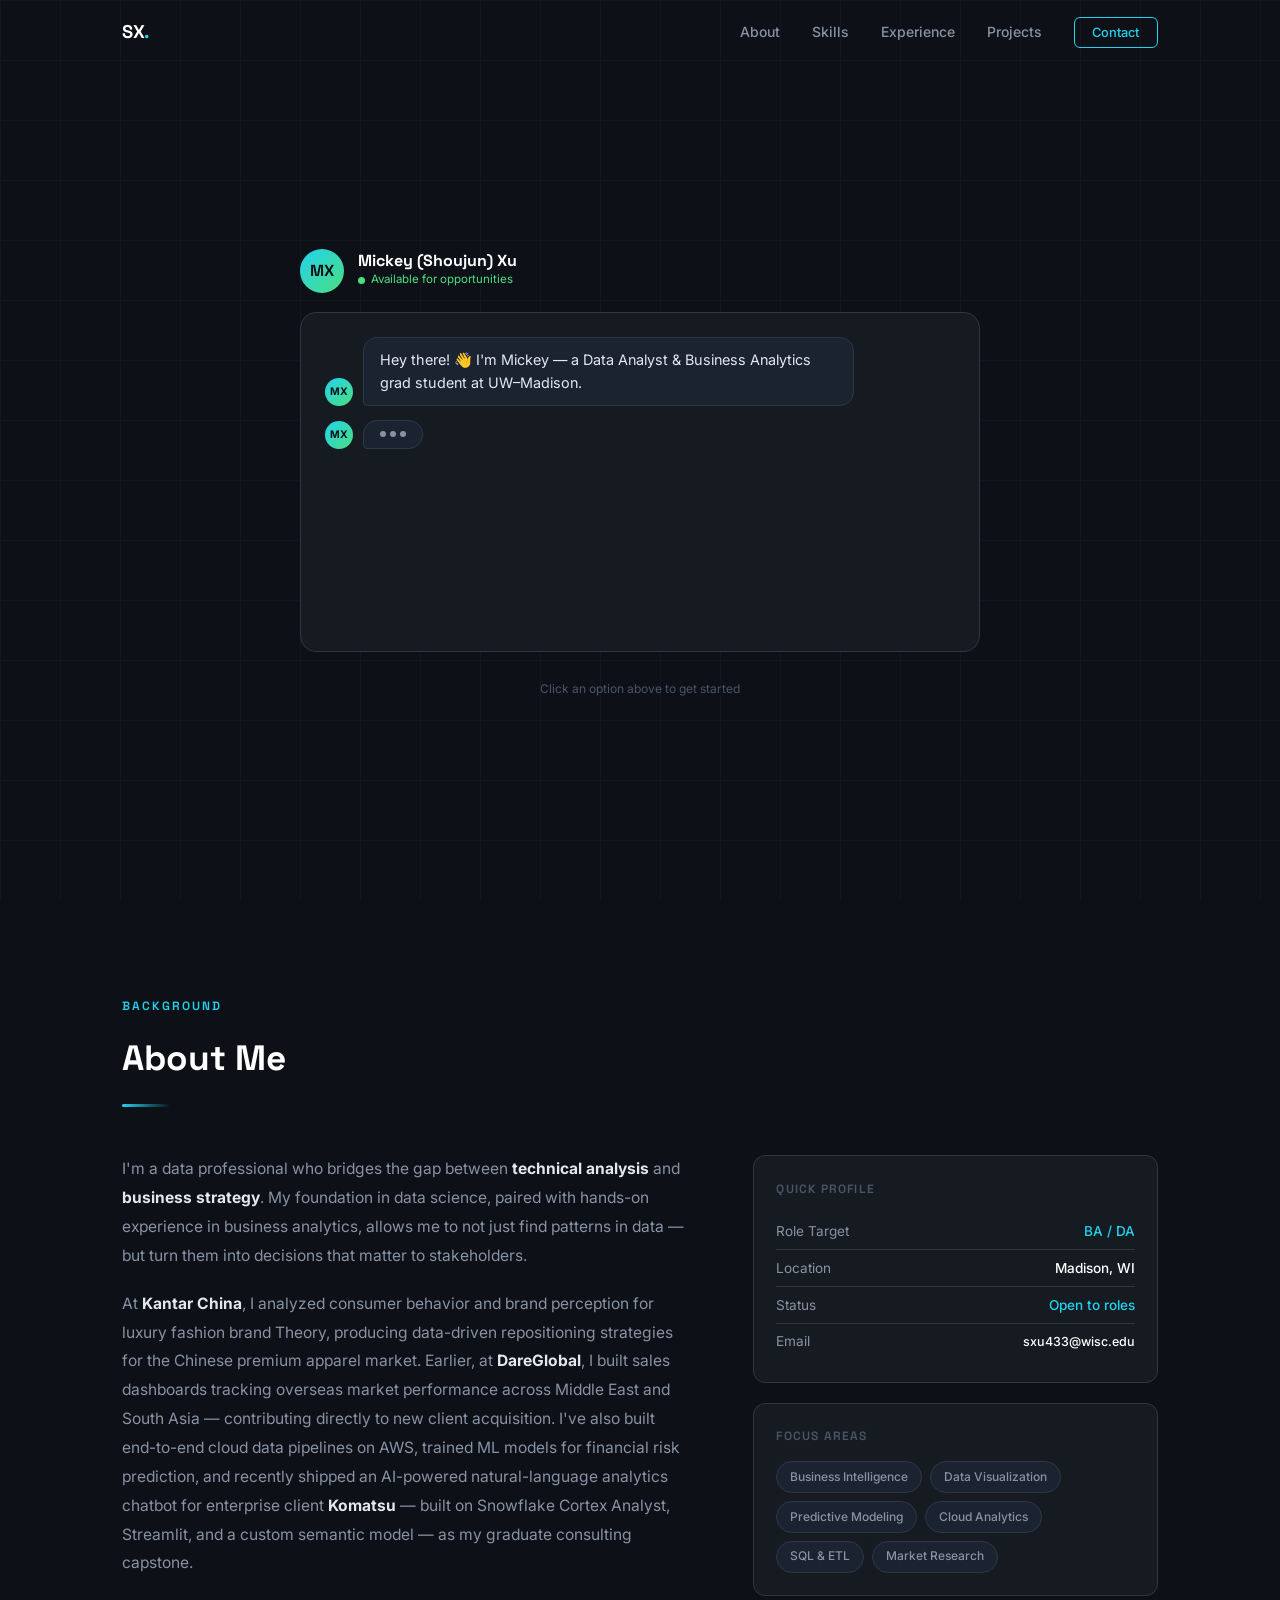
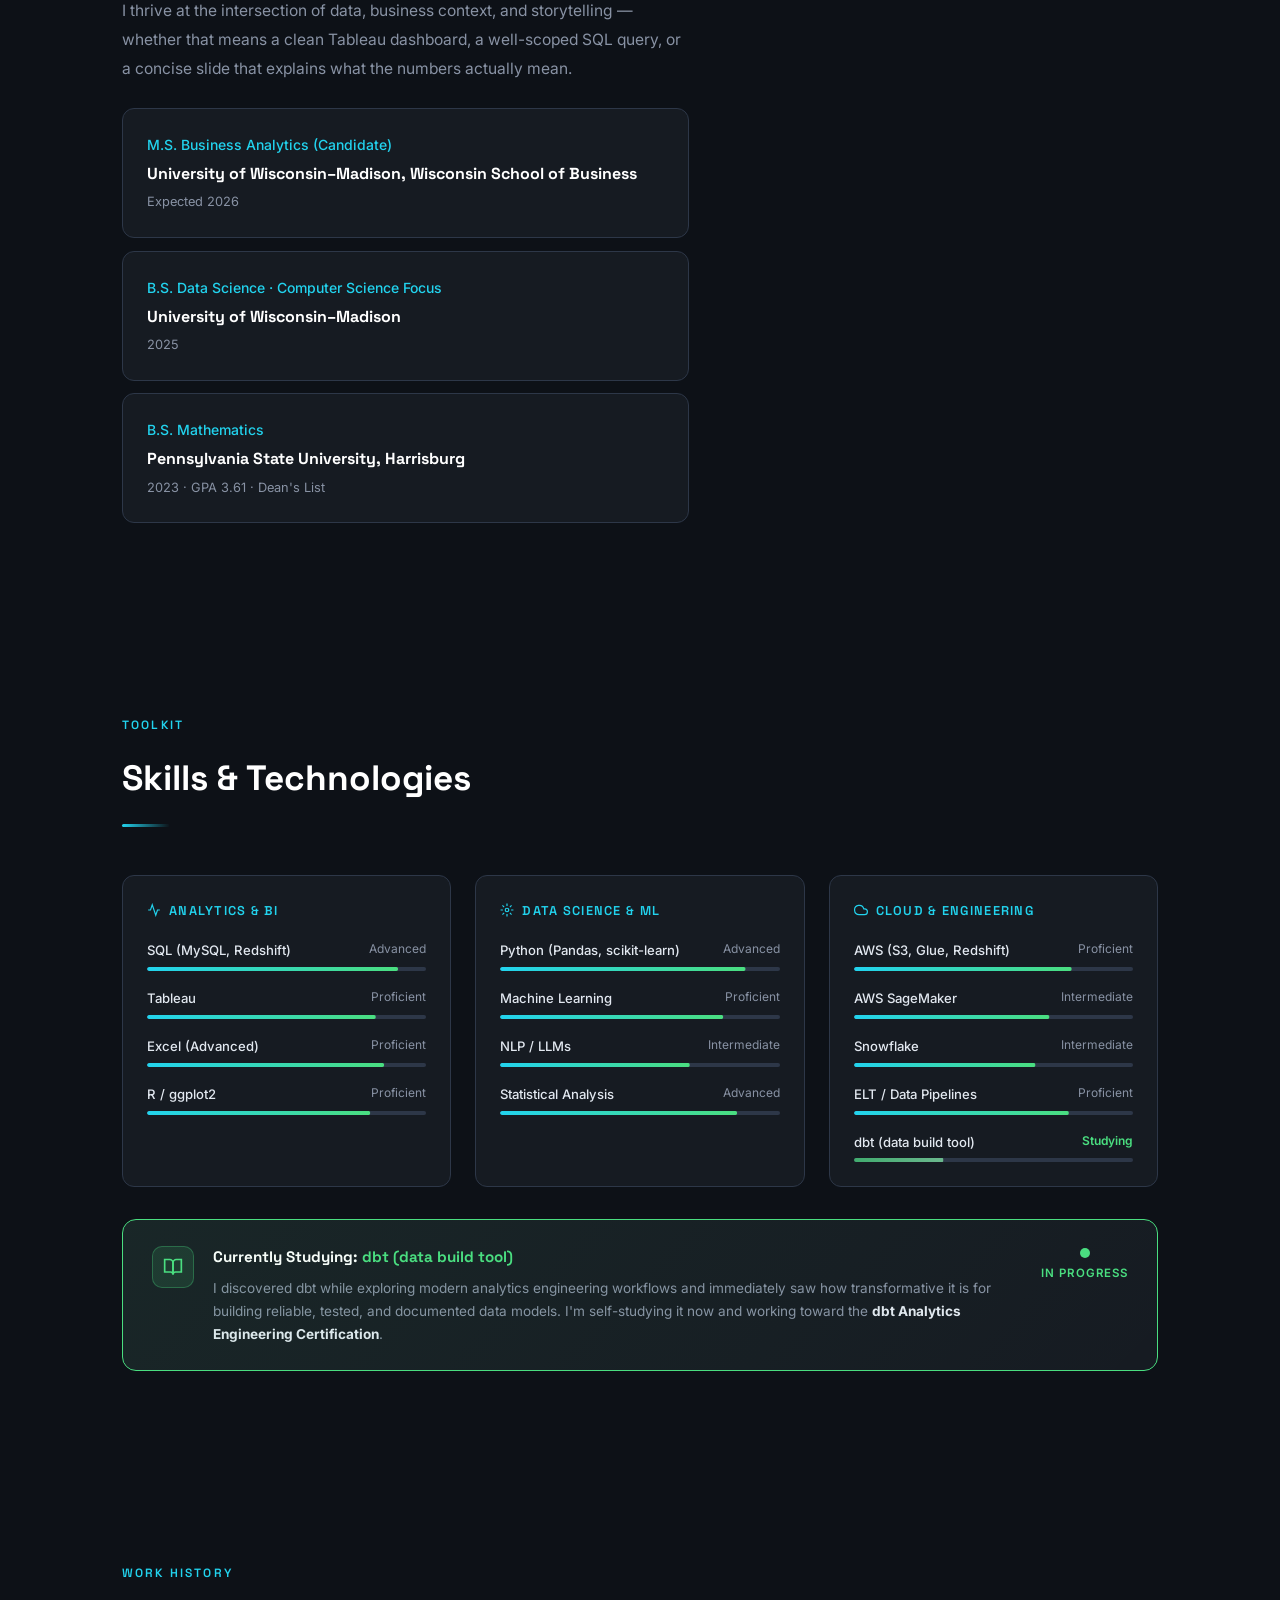
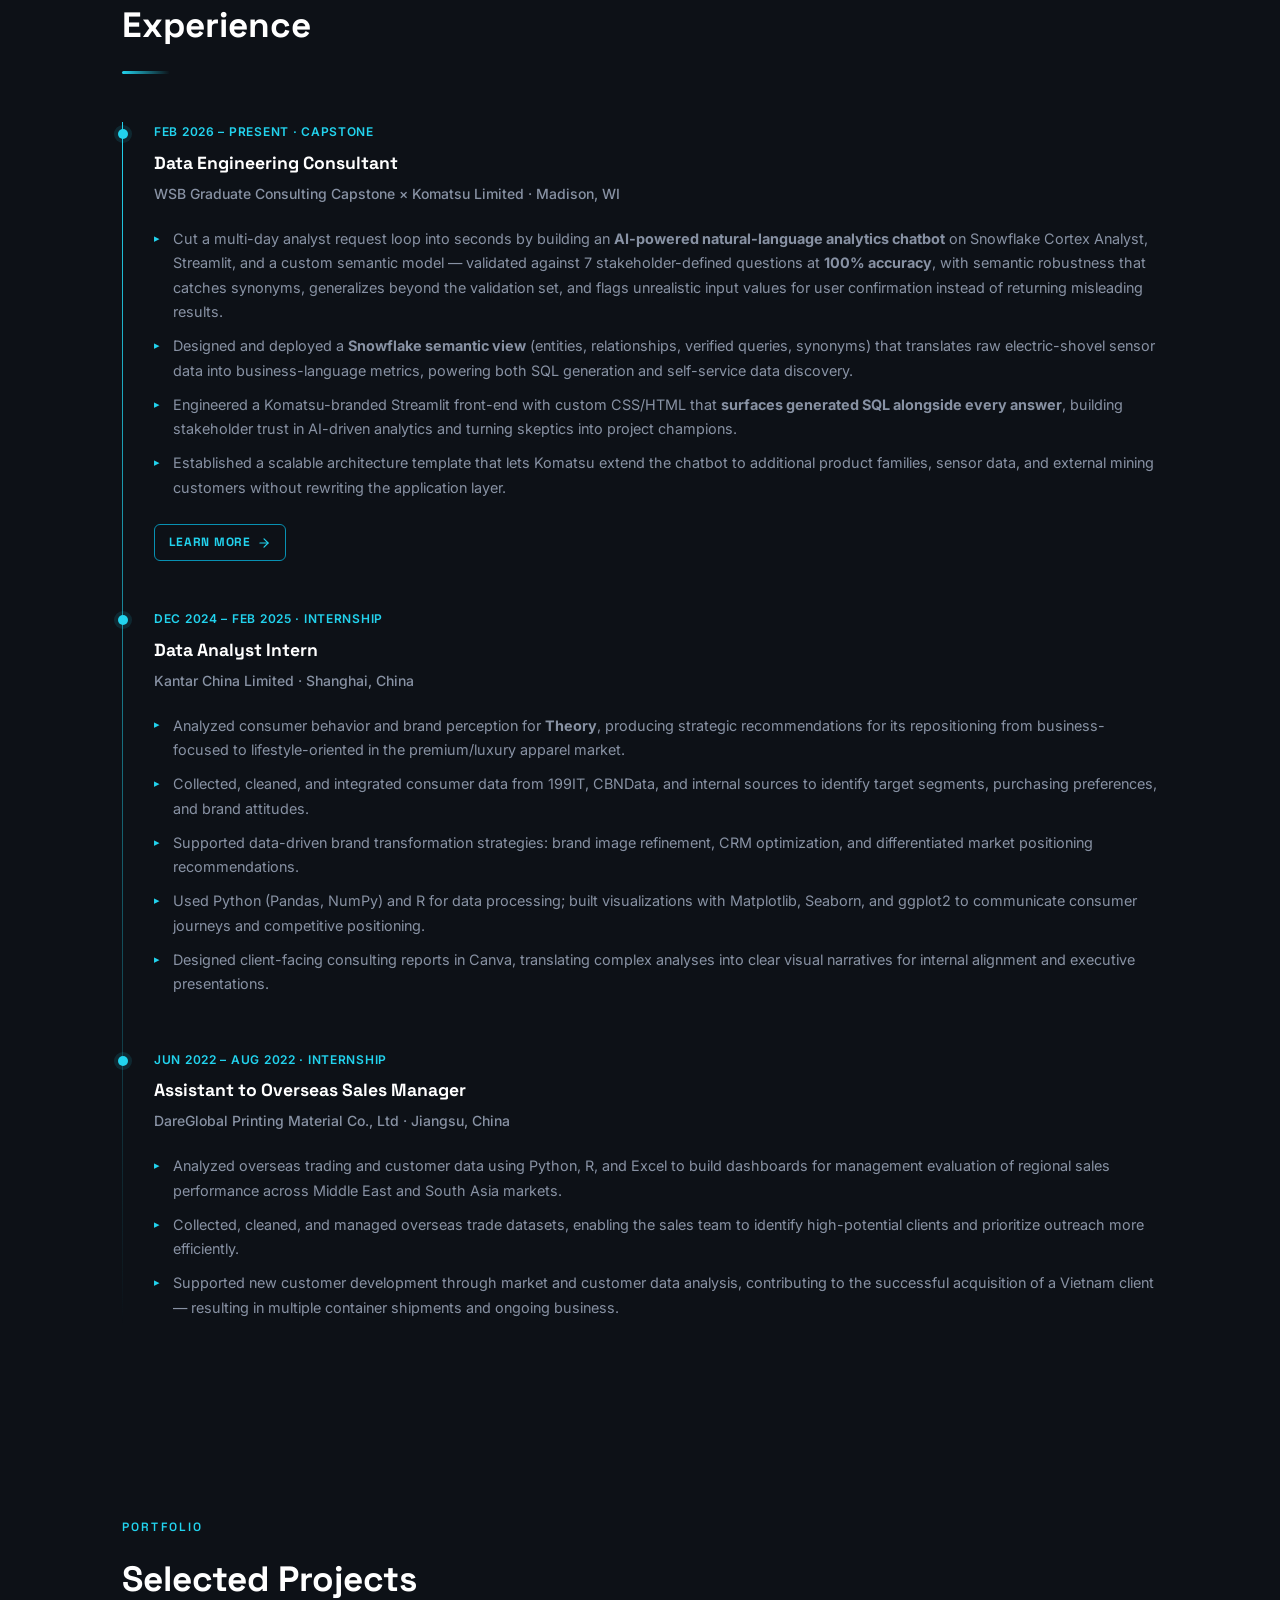
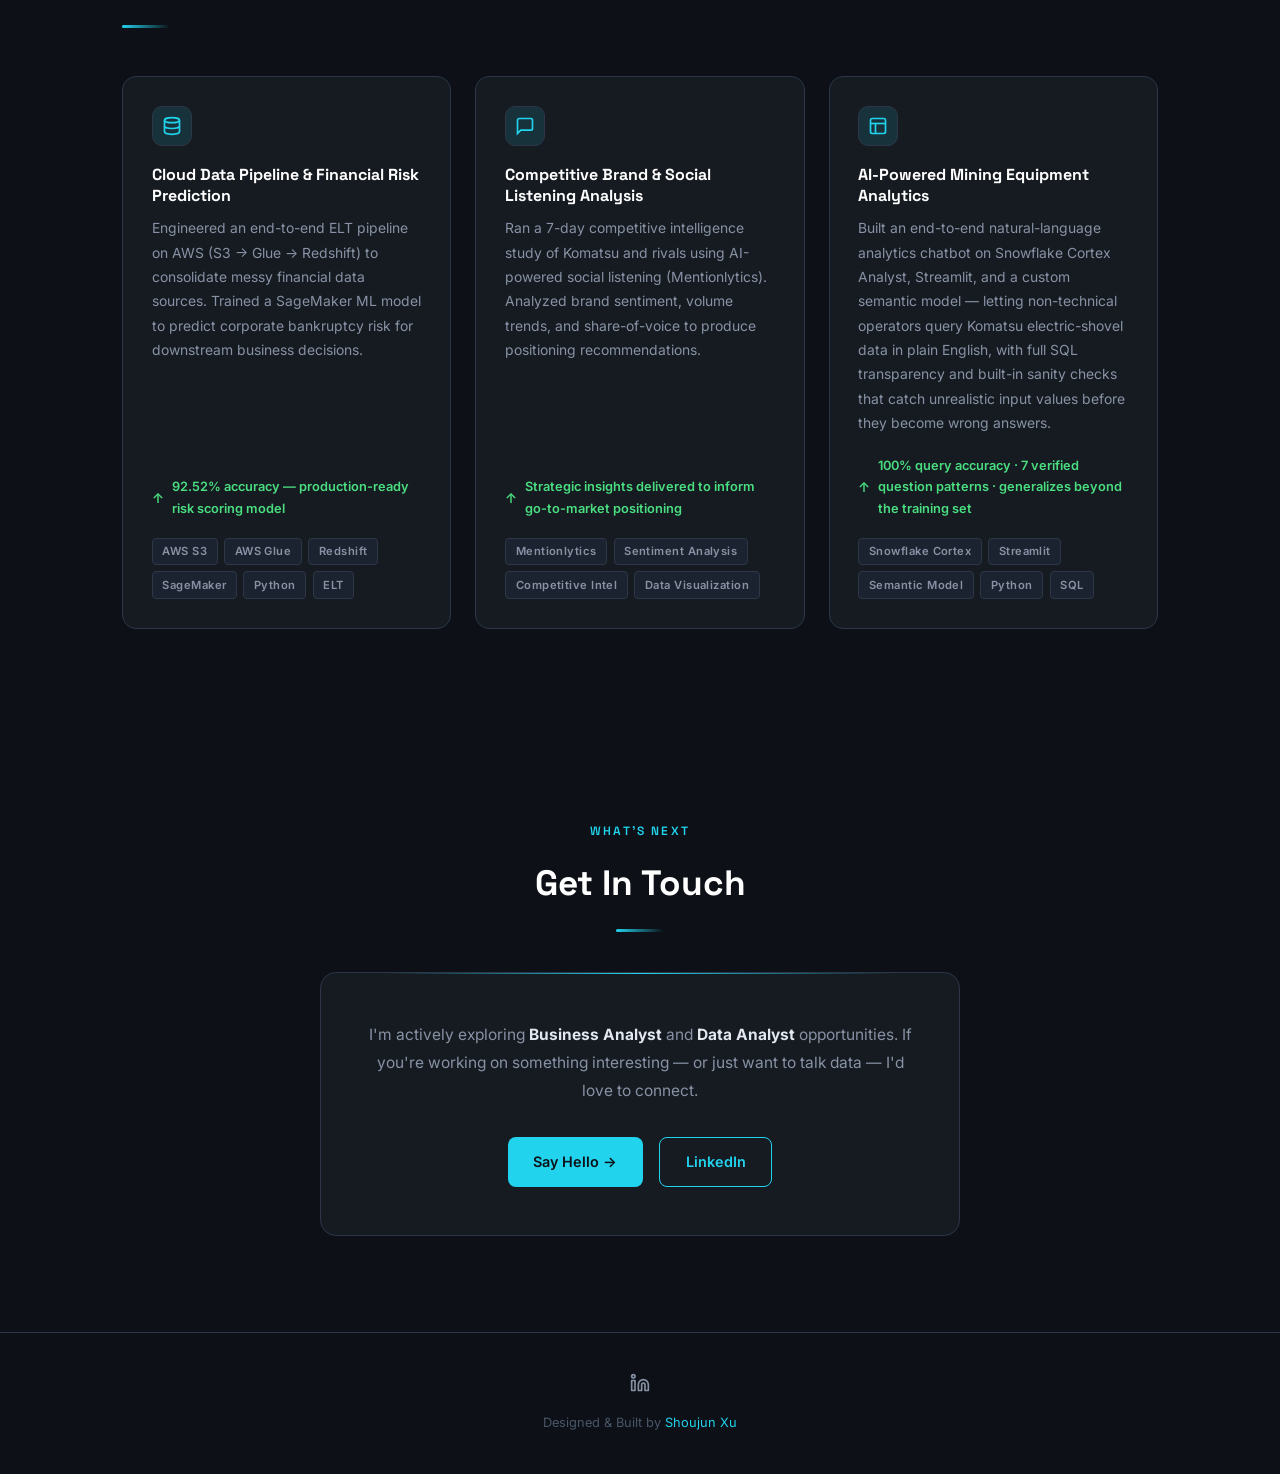
==== commit 725cf450: "HTML file uploaded" ====
--- a/index.html
+++ b/index.html
@@ -620,6 +620,7 @@
       font-size: 0.7rem;
       top: 0.42rem;
     }
+    .timeline-cta { margin-top: 1.2rem; }
 
     /* ── Projects ── */
     .projects-grid {
@@ -695,6 +696,29 @@
       margin-bottom: 1.1rem;
     }
     .project-impact::before { content: '↑'; font-size: 0.85rem; }
+    .learn-more-btn {
+      display: inline-flex;
+      align-items: center;
+      gap: 0.4rem;
+      font-family: 'Space Grotesk', sans-serif;
+      font-size: 0.75rem;
+      font-weight: 700;
+      letter-spacing: 0.06em;
+      text-transform: uppercase;
+      color: var(--cyan);
+      padding: 0.45rem 0.85rem;
+      border: 1px solid var(--cyan-dim);
+      border-radius: 6px;
+      background: transparent;
+      transition: background 0.2s, gap 0.2s, color 0.2s, border-color 0.2s;
+    }
+    .learn-more-btn:hover {
+      background: var(--cyan-glow);
+      gap: 0.65rem;
+      color: var(--white);
+      border-color: var(--cyan);
+    }
+    .learn-more-btn svg { width: 14px; height: 14px; }
     .tech-stack { display: flex; flex-wrap: wrap; gap: 0.4rem; }
     .tech-chip {
       font-size: 0.7rem;
@@ -827,7 +851,7 @@
           </p>
           <p>
             At <strong>Kantar China</strong>, I analyzed consumer behavior and brand perception for luxury fashion brand Theory, producing data-driven repositioning strategies for the Chinese premium apparel market. Earlier, at <strong>DareGlobal</strong>, I built sales dashboards tracking overseas market performance across Middle East and South Asia — contributing directly to new client acquisition.
-            I've also built end-to-end cloud data pipelines on AWS, trained ML models for financial risk prediction, and am currently designing AI-powered analytics tools for enterprise client <strong>Komatsu</strong> as part of my graduate consulting capstone.
+            I've also built end-to-end cloud data pipelines on AWS, trained ML models for financial risk prediction, and recently shipped an AI-powered natural-language analytics chatbot for enterprise client <strong>Komatsu</strong> — built on Snowflake Cortex Analyst, Streamlit, and a custom semantic model — as my graduate consulting capstone.
           </p>
           <p>
             I thrive at the intersection of data, business context, and storytelling — whether that
@@ -1003,10 +1027,17 @@
           <div class="timeline-role">Data Engineering Consultant</div>
           <div class="timeline-company">WSB Graduate Consulting Capstone × Komatsu Limited · Madison, WI</div>
           <ul class="timeline-bullets">
-            <li>Delivered a <strong>50% reduction in data insights delivery time</strong> by implementing an on-demand AI chatbot for vehicle usage efficiency metrics using Snowflake Cortex Analyst.</li>
-            <li>Developing semantic data models to capture the relationship between data and business needs, ensuring reliable and accurate natural-language query responses.</li>
-            <li>Bridging technical architecture with stakeholder-facing outcomes, translating complex data models into actionable business intelligence.</li>
+            <li>Cut a multi-day analyst request loop into seconds by building an <strong>AI-powered natural-language analytics chatbot</strong> on Snowflake Cortex Analyst, Streamlit, and a custom semantic model — validated against 7 stakeholder-defined questions at <strong>100% accuracy</strong>, with semantic robustness that catches synonyms, generalizes beyond the validation set, and flags unrealistic input values for user confirmation instead of returning misleading results.</li>
+            <li>Designed and deployed a <strong>Snowflake semantic view</strong> (entities, relationships, verified queries, synonyms) that translates raw electric-shovel sensor data into business-language metrics, powering both SQL generation and self-service data discovery.</li>
+            <li>Engineered a Komatsu-branded Streamlit front-end with custom CSS/HTML that <strong>surfaces generated SQL alongside every answer</strong>, building stakeholder trust in AI-driven analytics and turning skeptics into project champions.</li>
+            <li>Established a scalable architecture template that lets Komatsu extend the chatbot to additional product families, sensor data, and external mining customers without rewriting the application layer.</li>
           </ul>
+          <div class="timeline-cta">
+            <a href="komatsu-capstone.html" class="learn-more-btn">
+              Learn more
+              <svg viewBox="0 0 24 24" fill="none" stroke="currentColor" stroke-width="2" stroke-linecap="round" stroke-linejoin="round"><line x1="5" y1="12" x2="19" y2="12"></line><polyline points="12 5 19 12 12 19"></polyline></svg>
+            </a>
+          </div>
         </div>
 
         <div class="timeline-item">
@@ -1088,14 +1119,14 @@
             </div>
           </div>
           <h3 class="project-title"><a href="komatsu-capstone.html" class="project-title-link">AI-Powered Mining Equipment Analytics</a></h3>
-          <p class="project-desc">Built a natural-language AI assistant for Komatsu using Streamlit and Snowflake Cortex LLMs, enabling business users to instantly query structured equipment datasets without writing SQL.</p>
-          <div class="project-impact">&gt;80% query accuracy — presented to enterprise stakeholders</div>
+          <p class="project-desc">Built an end-to-end natural-language analytics chatbot on Snowflake Cortex Analyst, Streamlit, and a custom semantic model — letting non-technical operators query Komatsu electric-shovel data in plain English, with full SQL transparency and built-in sanity checks that catch unrealistic input values before they become wrong answers.</p>
+          <div class="project-impact">100% query accuracy · 7 verified question patterns · generalizes beyond the training set</div>
           <div class="tech-stack">
-            <span class="tech-chip">Snowflake</span>
+            <span class="tech-chip">Snowflake Cortex</span>
             <span class="tech-chip">Streamlit</span>
-            <span class="tech-chip">NLP</span>
-            <span class="tech-chip">LLM</span>
+            <span class="tech-chip">Semantic Model</span>
             <span class="tech-chip">Python</span>
+            <span class="tech-chip">SQL</span>
           </div>
         </div>
 
@@ -1222,7 +1253,7 @@
           "Here are three projects I'm proud of:",
           "🗄️ Cloud Data Pipeline & Risk Prediction — Built an ELT pipeline on AWS (S3, Glue, Redshift) and trained a SageMaker ML model with 92.52% accuracy for corporate bankruptcy prediction.",
           "📡 Competitive Social Listening — 7-day brand sentiment analysis of Komatsu vs. rivals using AI tools, delivering competitive positioning insights.",
-          "🤖 AI Mining Analytics — Built a natural-language chatbot (Streamlit + Snowflake) for Komatsu with >80% query accuracy on enterprise equipment data."
+          "🤖 AI Mining Analytics — Shipped a natural-language analytics chatbot for Komatsu on Snowflake Cortex Analyst + Streamlit with a custom semantic model. 100% query accuracy across 7 verified question patterns, generalizes beyond the training set, and catches unrealistic input values (e.g. \"8,000,000°C\") before returning a wrong answer."
         ],
         options: [
           { label: "See full project details",  next: "goto_projects"  },
@@ -1234,7 +1265,7 @@
         userMsg: "Work experience",
         messages: [
           "I have three professional experiences across data analytics and business intelligence:",
-          "💼 Data Engineering Consultant @ Komatsu (Feb 2026–Present) — Building an AI chatbot on Snowflake Cortex that delivered a 50% reduction in data insights delivery time for mining equipment clients.",
+          "💼 Data Engineering Consultant @ Komatsu (Feb 2026–Present) — Built an AI-powered natural-language analytics chatbot on Snowflake Cortex Analyst, Streamlit, and a custom semantic model. Cut a multi-day analyst loop into seconds at 100% accuracy across 7 verified question patterns.",
           "📊 Data Analyst Intern @ Kantar China (Dec 2024–Feb 2025) — Analyzed Chinese consumer behavior and brand perception for luxury fashion brand Theory, supporting brand repositioning strategy with Python, R, and data visualizations.",
           "📈 Assistant to Overseas Sales Manager @ DareGlobal (Jun–Aug 2022) — Built sales dashboards in Python and Excel tracking Middle East and South Asia market performance, helping the team acquire a new Vietnam client."
         ],
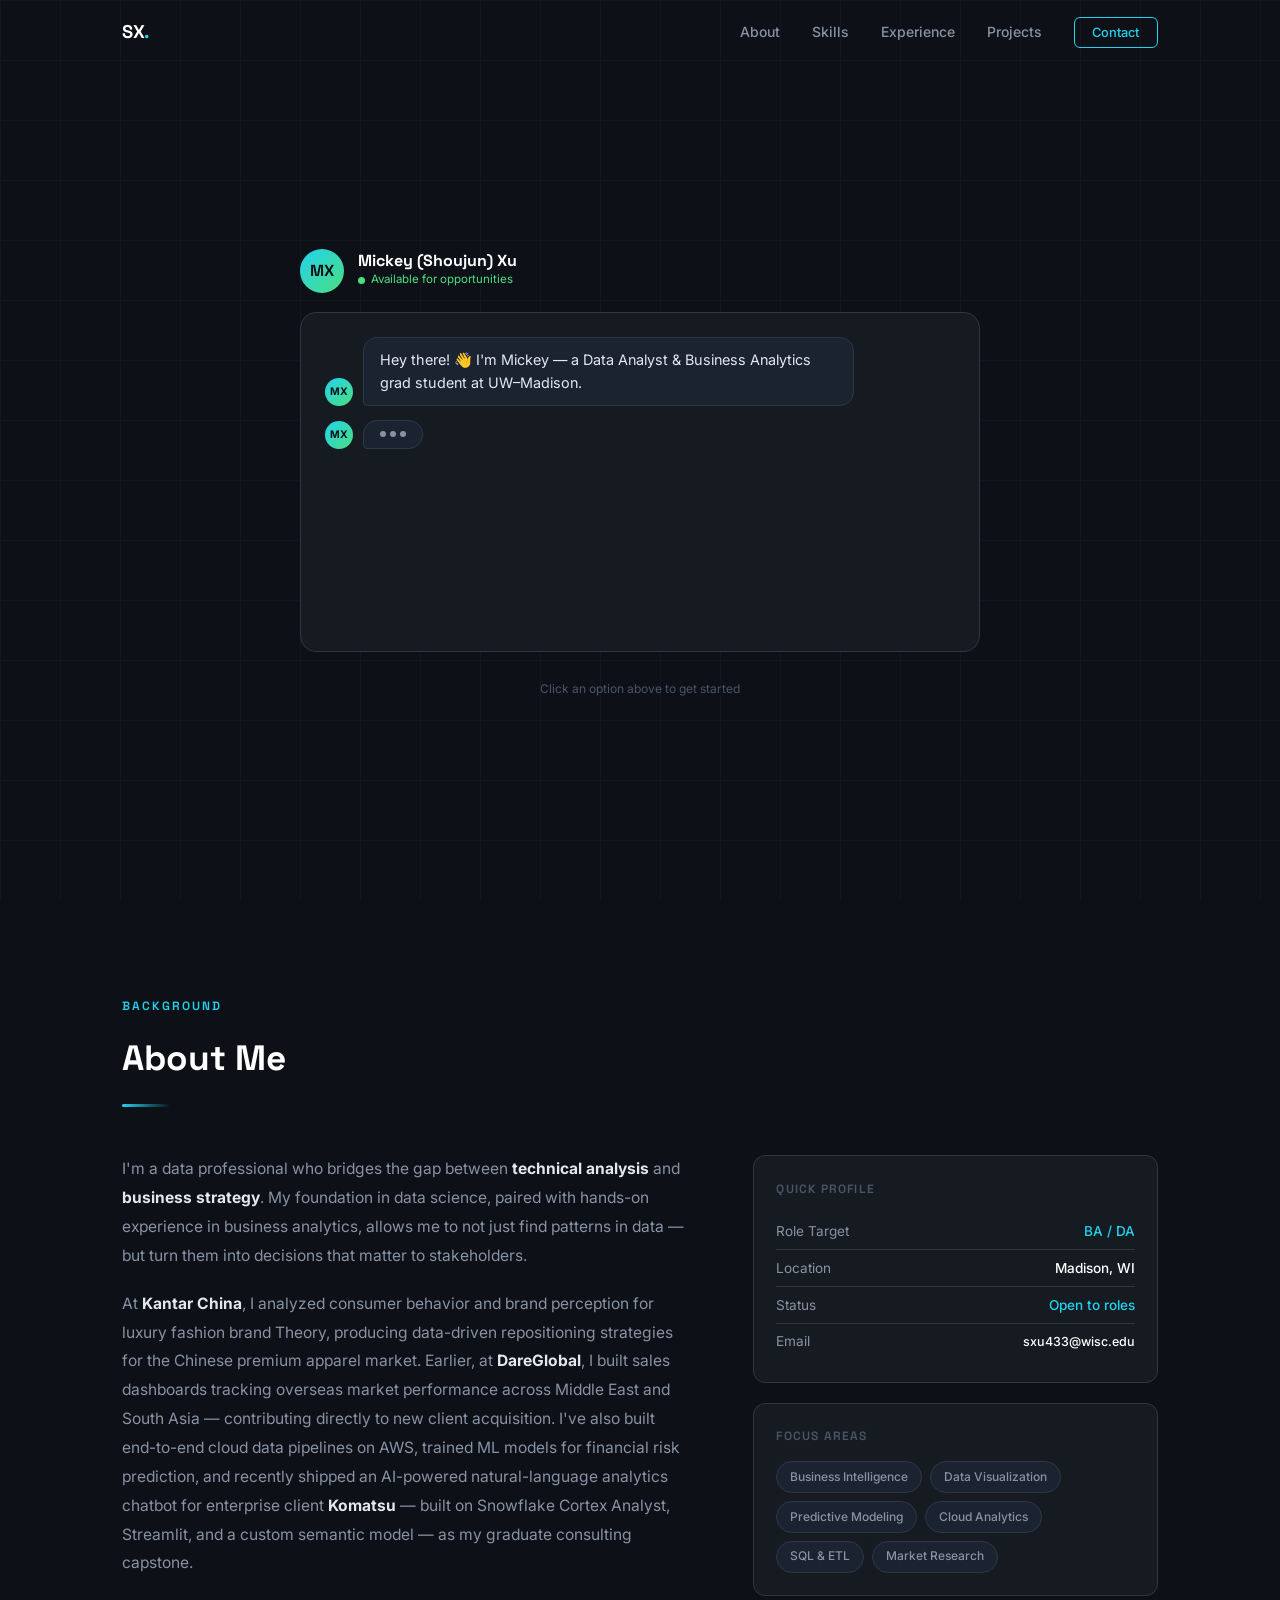
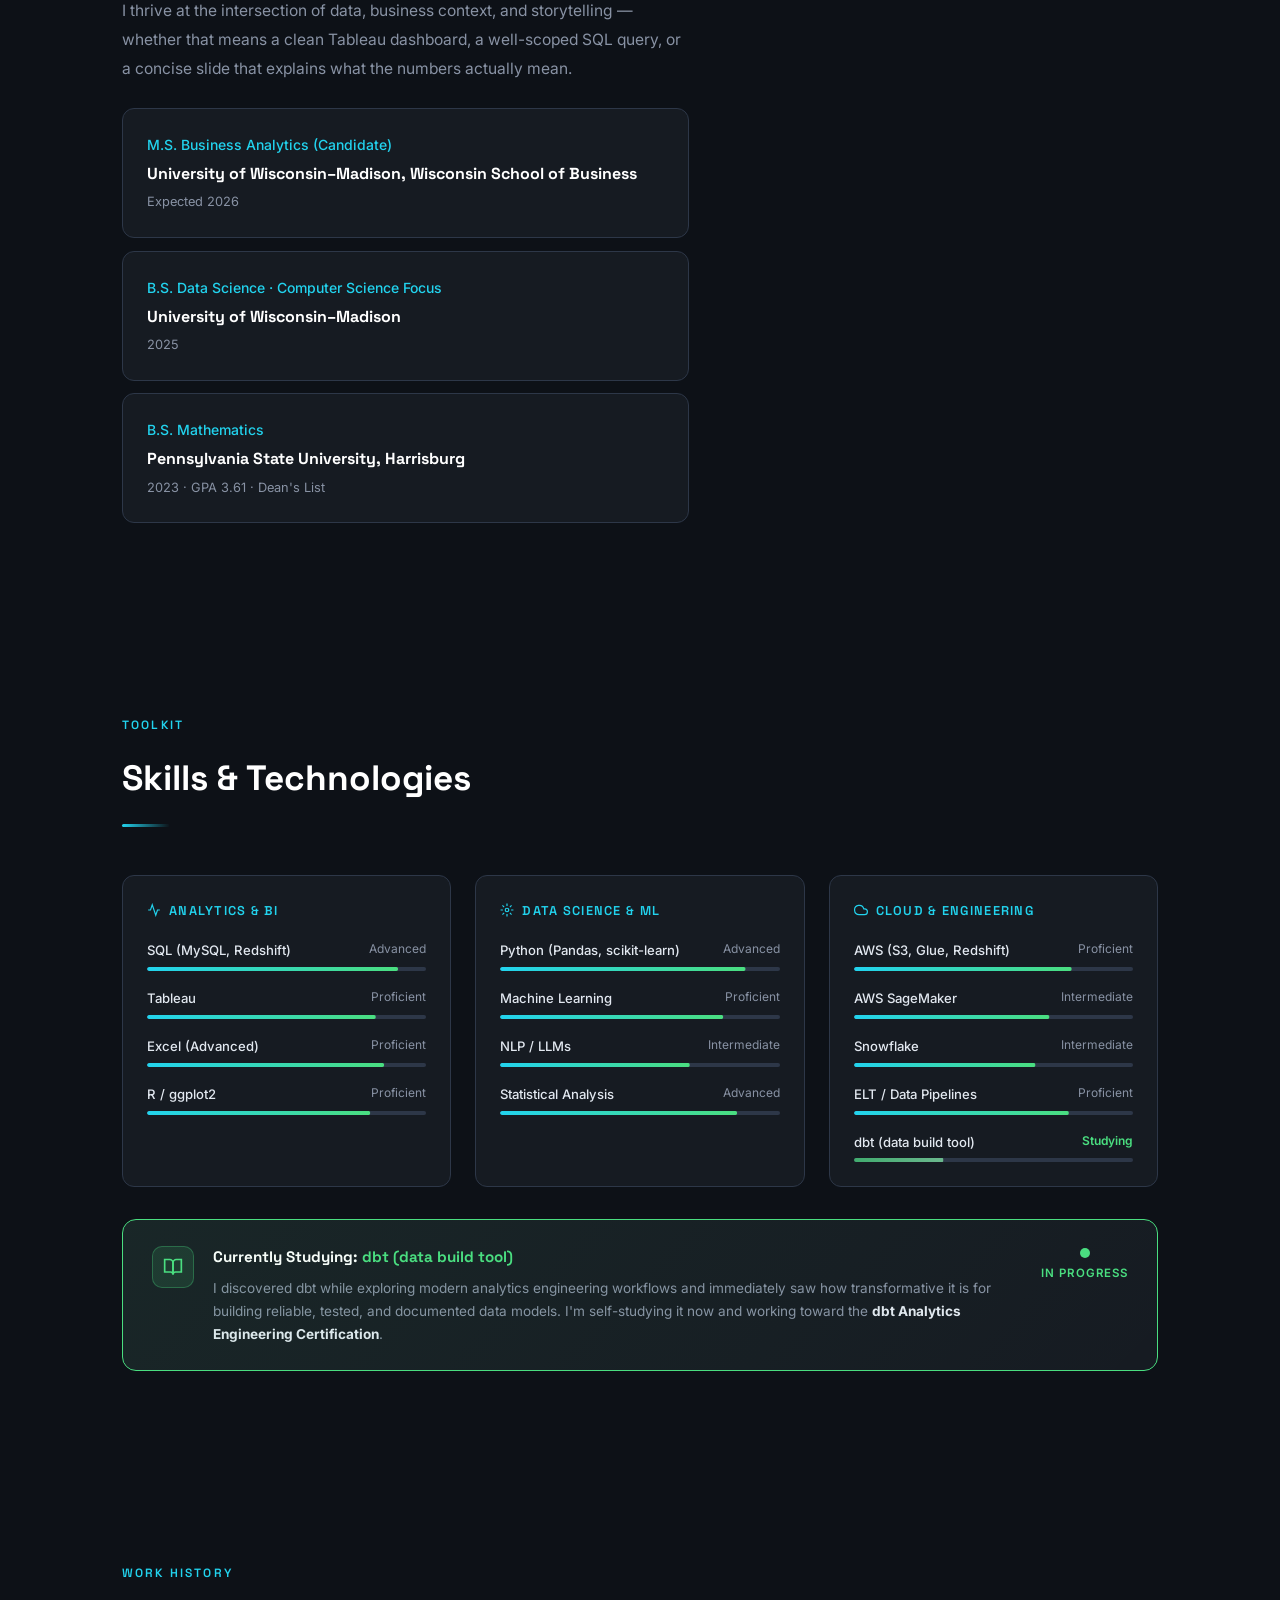
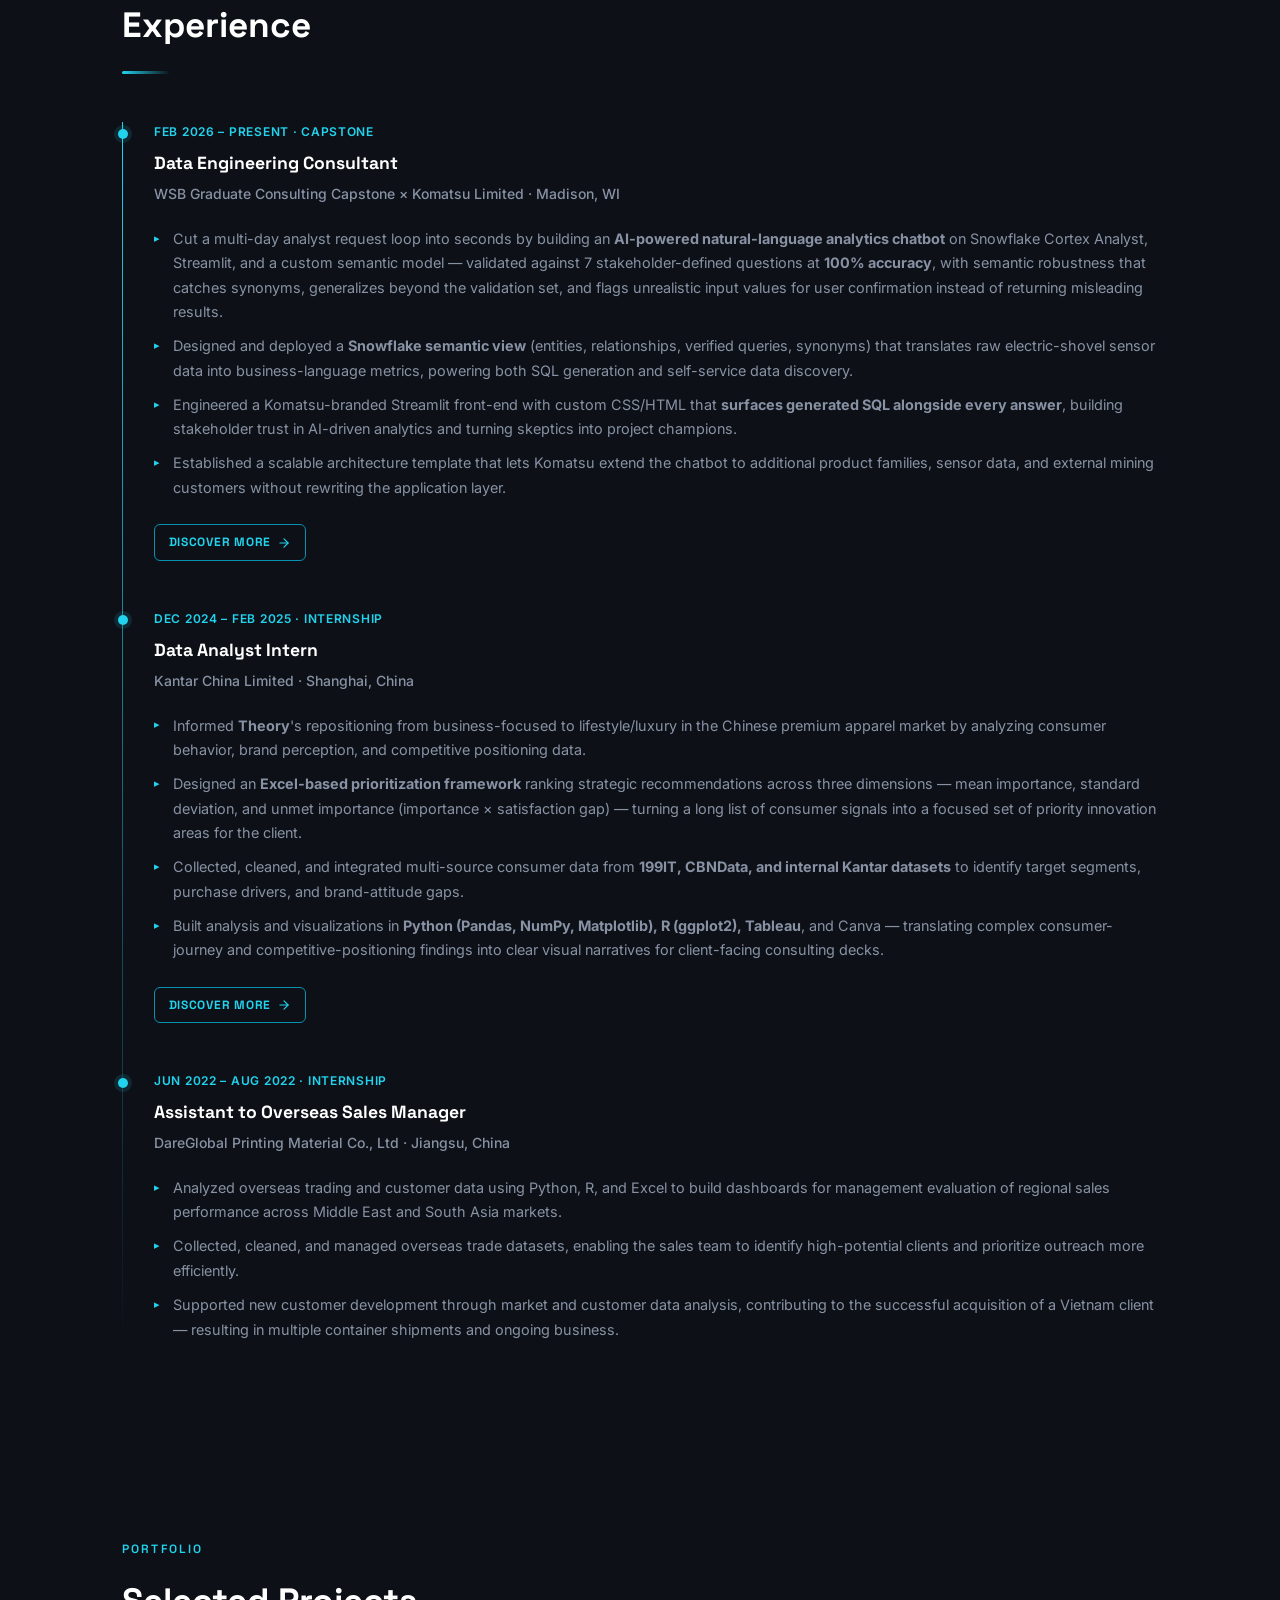
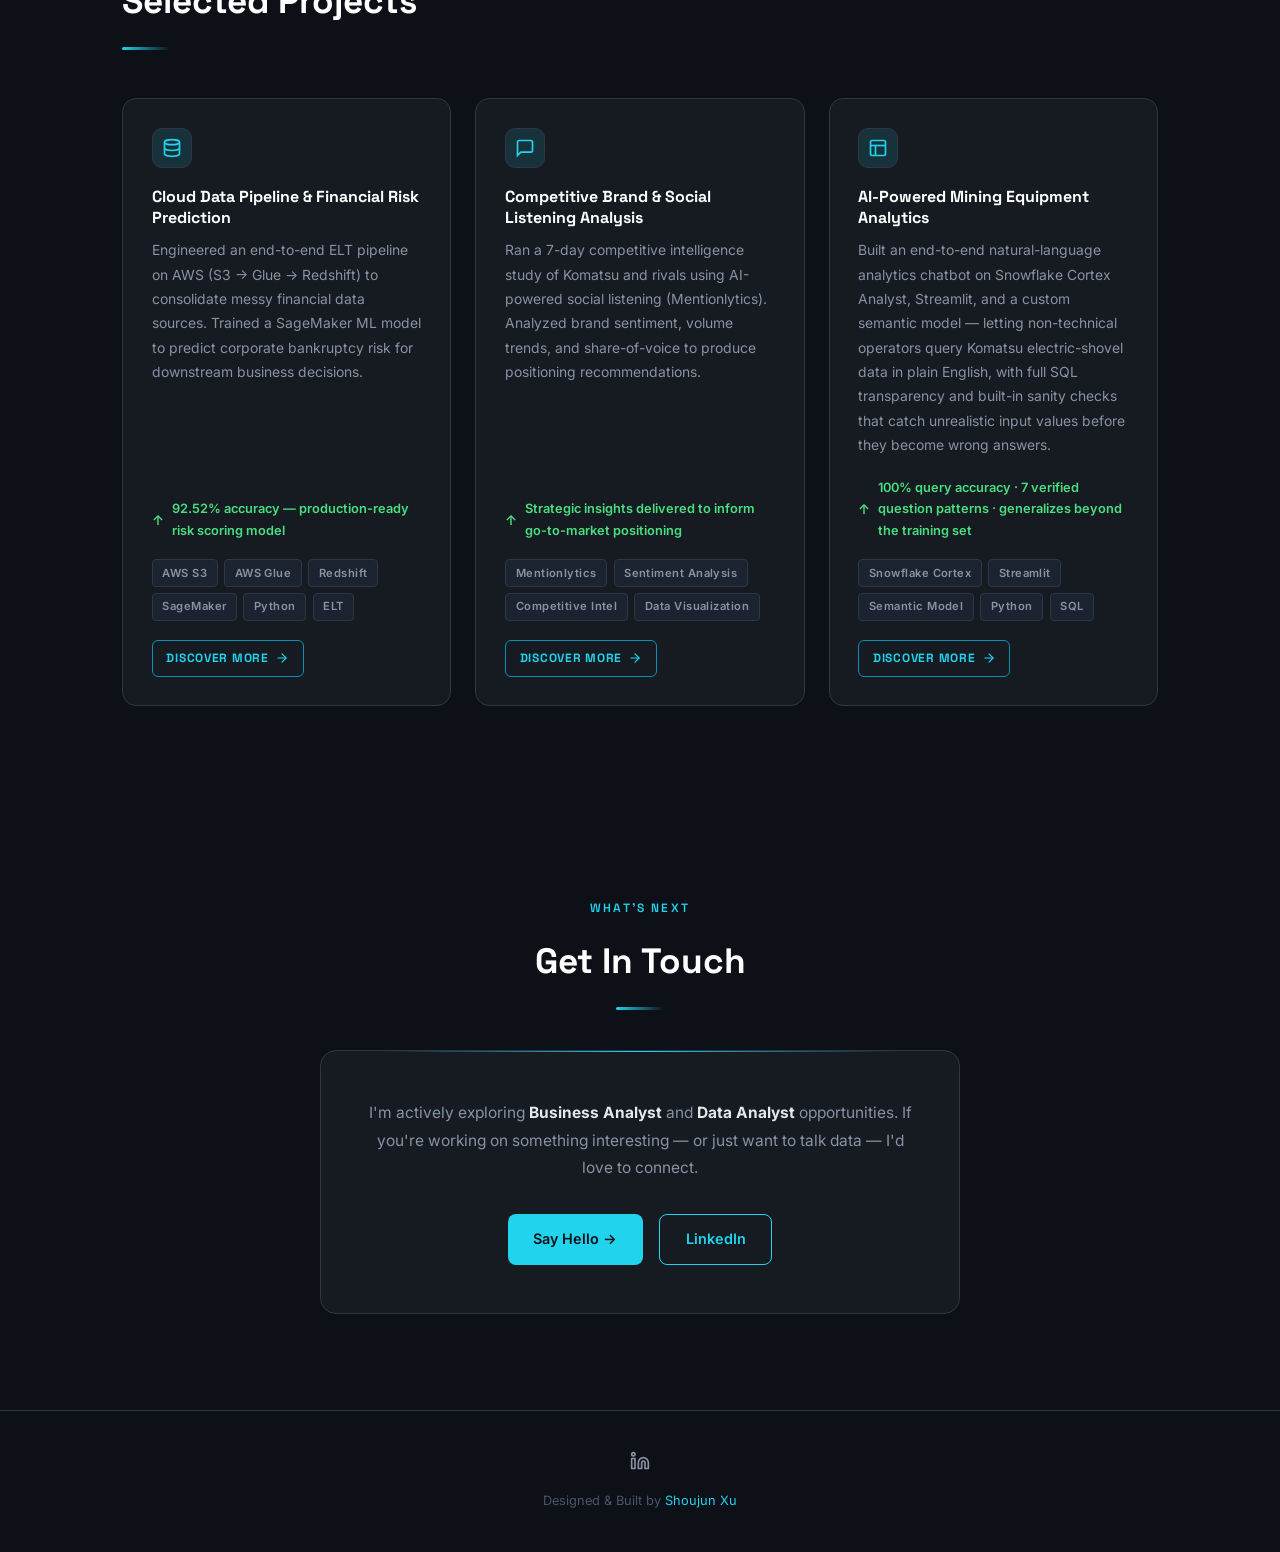
==== commit 4748f8d0: "New portfolio update" ====
--- a/index.html
+++ b/index.html
@@ -719,6 +719,11 @@
       border-color: var(--cyan);
     }
     .learn-more-btn svg { width: 14px; height: 14px; }
+    .project-cta {
+      margin-top: 1.2rem;
+      display: flex;
+      justify-content: flex-start;
+    }
     .tech-stack { display: flex; flex-wrap: wrap; gap: 0.4rem; }
     .tech-chip {
       font-size: 0.7rem;
@@ -1034,7 +1039,7 @@
           </ul>
           <div class="timeline-cta">
             <a href="komatsu-capstone.html" class="learn-more-btn">
-              Learn more
+              Discover More
               <svg viewBox="0 0 24 24" fill="none" stroke="currentColor" stroke-width="2" stroke-linecap="round" stroke-linejoin="round"><line x1="5" y1="12" x2="19" y2="12"></line><polyline points="12 5 19 12 12 19"></polyline></svg>
             </a>
           </div>
@@ -1045,12 +1050,17 @@
           <div class="timeline-role">Data Analyst Intern</div>
           <div class="timeline-company">Kantar China Limited · Shanghai, China</div>
           <ul class="timeline-bullets">
-            <li>Analyzed consumer behavior and brand perception for <strong>Theory</strong>, producing strategic recommendations for its repositioning from business-focused to lifestyle-oriented in the premium/luxury apparel market.</li>
-            <li>Collected, cleaned, and integrated consumer data from 199IT, CBNData, and internal sources to identify target segments, purchasing preferences, and brand attitudes.</li>
-            <li>Supported data-driven brand transformation strategies: brand image refinement, CRM optimization, and differentiated market positioning recommendations.</li>
-            <li>Used Python (Pandas, NumPy) and R for data processing; built visualizations with Matplotlib, Seaborn, and ggplot2 to communicate consumer journeys and competitive positioning.</li>
-            <li>Designed client-facing consulting reports in Canva, translating complex analyses into clear visual narratives for internal alignment and executive presentations.</li>
+            <li>Informed <strong>Theory</strong>'s repositioning from business-focused to lifestyle/luxury in the Chinese premium apparel market by analyzing consumer behavior, brand perception, and competitive positioning data.</li>
+            <li>Designed an <strong>Excel-based prioritization framework</strong> ranking strategic recommendations across three dimensions — mean importance, standard deviation, and unmet importance (importance × satisfaction gap) — turning a long list of consumer signals into a focused set of priority innovation areas for the client.</li>
+            <li>Collected, cleaned, and integrated multi-source consumer data from <strong>199IT, CBNData, and internal Kantar datasets</strong> to identify target segments, purchase drivers, and brand-attitude gaps.</li>
+            <li>Built analysis and visualizations in <strong>Python (Pandas, NumPy, Matplotlib), R (ggplot2), Tableau</strong>, and Canva — translating complex consumer-journey and competitive-positioning findings into clear visual narratives for client-facing consulting decks.</li>
           </ul>
+          <div class="timeline-cta">
+            <a href="kantar-theory.html" class="learn-more-btn">
+              Discover More
+              <svg viewBox="0 0 24 24" fill="none" stroke="currentColor" stroke-width="2" stroke-linecap="round" stroke-linejoin="round"><line x1="5" y1="12" x2="19" y2="12"></line><polyline points="12 5 19 12 12 19"></polyline></svg>
+            </a>
+          </div>
         </div>
 
         <div class="timeline-item">
@@ -1082,7 +1092,7 @@
               <svg width="20" height="20" viewBox="0 0 24 24" fill="none" stroke="currentColor" stroke-width="2"><ellipse cx="12" cy="5" rx="9" ry="3"></ellipse><path d="M21 12c0 1.66-4 3-9 3s-9-1.34-9-3"></path><path d="M3 5v14c0 1.66 4 3 9 3s9-1.34 9-3V5"></path></svg>
             </div>
           </div>
-          <h3 class="project-title"><a href="cloud-pipeline.html" class="project-title-link">Cloud Data Pipeline &amp; Financial Risk Prediction</a></h3>
+          <h3 class="project-title">Cloud Data Pipeline &amp; Financial Risk Prediction</h3>
           <p class="project-desc">Engineered an end-to-end ELT pipeline on AWS (S3 → Glue → Redshift) to consolidate messy financial data sources. Trained a SageMaker ML model to predict corporate bankruptcy risk for downstream business decisions.</p>
           <div class="project-impact">92.52% accuracy — production-ready risk scoring model</div>
           <div class="tech-stack">
@@ -1093,6 +1103,12 @@
             <span class="tech-chip">Python</span>
             <span class="tech-chip">ELT</span>
           </div>
+          <div class="project-cta">
+            <a href="cloud-pipeline.html" class="learn-more-btn">
+              Discover More
+              <svg viewBox="0 0 24 24" fill="none" stroke="currentColor" stroke-width="2" stroke-linecap="round" stroke-linejoin="round"><line x1="5" y1="12" x2="19" y2="12"></line><polyline points="12 5 19 12 12 19"></polyline></svg>
+            </a>
+          </div>
         </div>
 
         <div class="project-card">
@@ -1101,7 +1117,7 @@
               <svg width="20" height="20" viewBox="0 0 24 24" fill="none" stroke="currentColor" stroke-width="2"><path d="M21 15a2 2 0 0 1-2 2H7l-4 4V5a2 2 0 0 1 2-2h14a2 2 0 0 1 2 2z"></path></svg>
             </div>
           </div>
-          <h3 class="project-title"><a href="social-listening.html" class="project-title-link">Competitive Brand &amp; Social Listening Analysis</a></h3>
+          <h3 class="project-title">Competitive Brand &amp; Social Listening Analysis</h3>
           <p class="project-desc">Ran a 7-day competitive intelligence study of Komatsu and rivals using AI-powered social listening (Mentionlytics). Analyzed brand sentiment, volume trends, and share-of-voice to produce positioning recommendations.</p>
           <div class="project-impact">Strategic insights delivered to inform go-to-market positioning</div>
           <div class="tech-stack">
@@ -1110,6 +1126,12 @@
             <span class="tech-chip">Competitive Intel</span>
             <span class="tech-chip">Data Visualization</span>
           </div>
+          <div class="project-cta">
+            <a href="social-listening.html" class="learn-more-btn">
+              Discover More
+              <svg viewBox="0 0 24 24" fill="none" stroke="currentColor" stroke-width="2" stroke-linecap="round" stroke-linejoin="round"><line x1="5" y1="12" x2="19" y2="12"></line><polyline points="12 5 19 12 12 19"></polyline></svg>
+            </a>
+          </div>
         </div>
 
         <div class="project-card">
@@ -1118,7 +1140,7 @@
               <svg width="20" height="20" viewBox="0 0 24 24" fill="none" stroke="currentColor" stroke-width="2"><rect x="3" y="3" width="18" height="18" rx="2"></rect><line x1="3" y1="9" x2="21" y2="9"></line><line x1="9" y1="21" x2="9" y2="9"></line></svg>
             </div>
           </div>
-          <h3 class="project-title"><a href="komatsu-capstone.html" class="project-title-link">AI-Powered Mining Equipment Analytics</a></h3>
+          <h3 class="project-title">AI-Powered Mining Equipment Analytics</h3>
           <p class="project-desc">Built an end-to-end natural-language analytics chatbot on Snowflake Cortex Analyst, Streamlit, and a custom semantic model — letting non-technical operators query Komatsu electric-shovel data in plain English, with full SQL transparency and built-in sanity checks that catch unrealistic input values before they become wrong answers.</p>
           <div class="project-impact">100% query accuracy · 7 verified question patterns · generalizes beyond the training set</div>
           <div class="tech-stack">
@@ -1127,6 +1149,12 @@
             <span class="tech-chip">Semantic Model</span>
             <span class="tech-chip">Python</span>
             <span class="tech-chip">SQL</span>
+          </div>
+          <div class="project-cta">
+            <a href="komatsu-capstone.html" class="learn-more-btn">
+              Discover More
+              <svg viewBox="0 0 24 24" fill="none" stroke="currentColor" stroke-width="2" stroke-linecap="round" stroke-linejoin="round"><line x1="5" y1="12" x2="19" y2="12"></line><polyline points="12 5 19 12 12 19"></polyline></svg>
+            </a>
           </div>
         </div>
 
@@ -1266,7 +1294,7 @@
         messages: [
           "I have three professional experiences across data analytics and business intelligence:",
           "💼 Data Engineering Consultant @ Komatsu (Feb 2026–Present) — Built an AI-powered natural-language analytics chatbot on Snowflake Cortex Analyst, Streamlit, and a custom semantic model. Cut a multi-day analyst loop into seconds at 100% accuracy across 7 verified question patterns.",
-          "📊 Data Analyst Intern @ Kantar China (Dec 2024–Feb 2025) — Analyzed Chinese consumer behavior and brand perception for luxury fashion brand Theory, supporting brand repositioning strategy with Python, R, and data visualizations.",
+          "📊 Data Analyst Intern @ Kantar China (Dec 2024–Feb 2025) — Analyzed Chinese consumer behavior and brand perception data for luxury fashion brand Theory, supporting its repositioning from business-focused to lifestyle/luxury. Built an Excel prioritization framework (mean, SD, unmet importance) to rank strategic recommendations, and produced Python, R, Tableau, and Canva visualizations for client-facing consulting decks.",
           "📈 Assistant to Overseas Sales Manager @ DareGlobal (Jun–Aug 2022) — Built sales dashboards in Python and Excel tracking Middle East and South Asia market performance, helping the team acquire a new Vietnam client."
         ],
         options: [
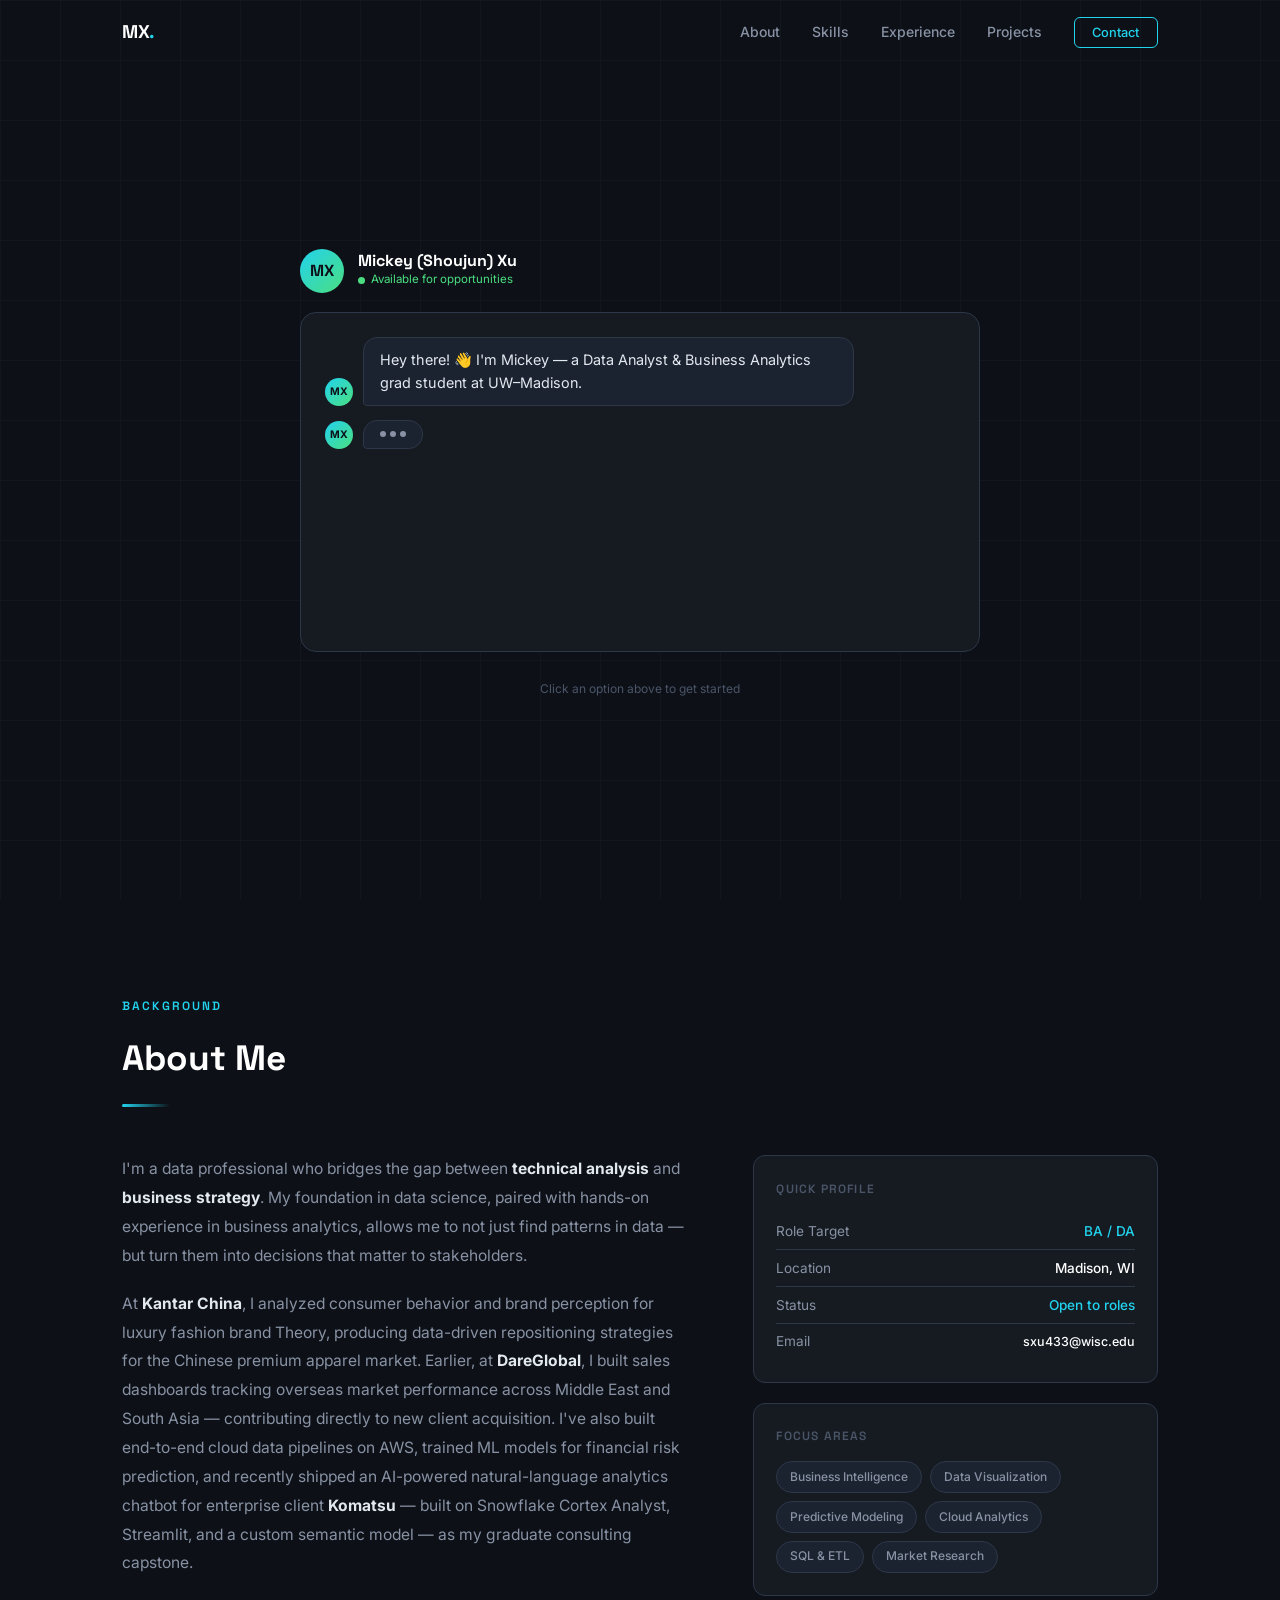
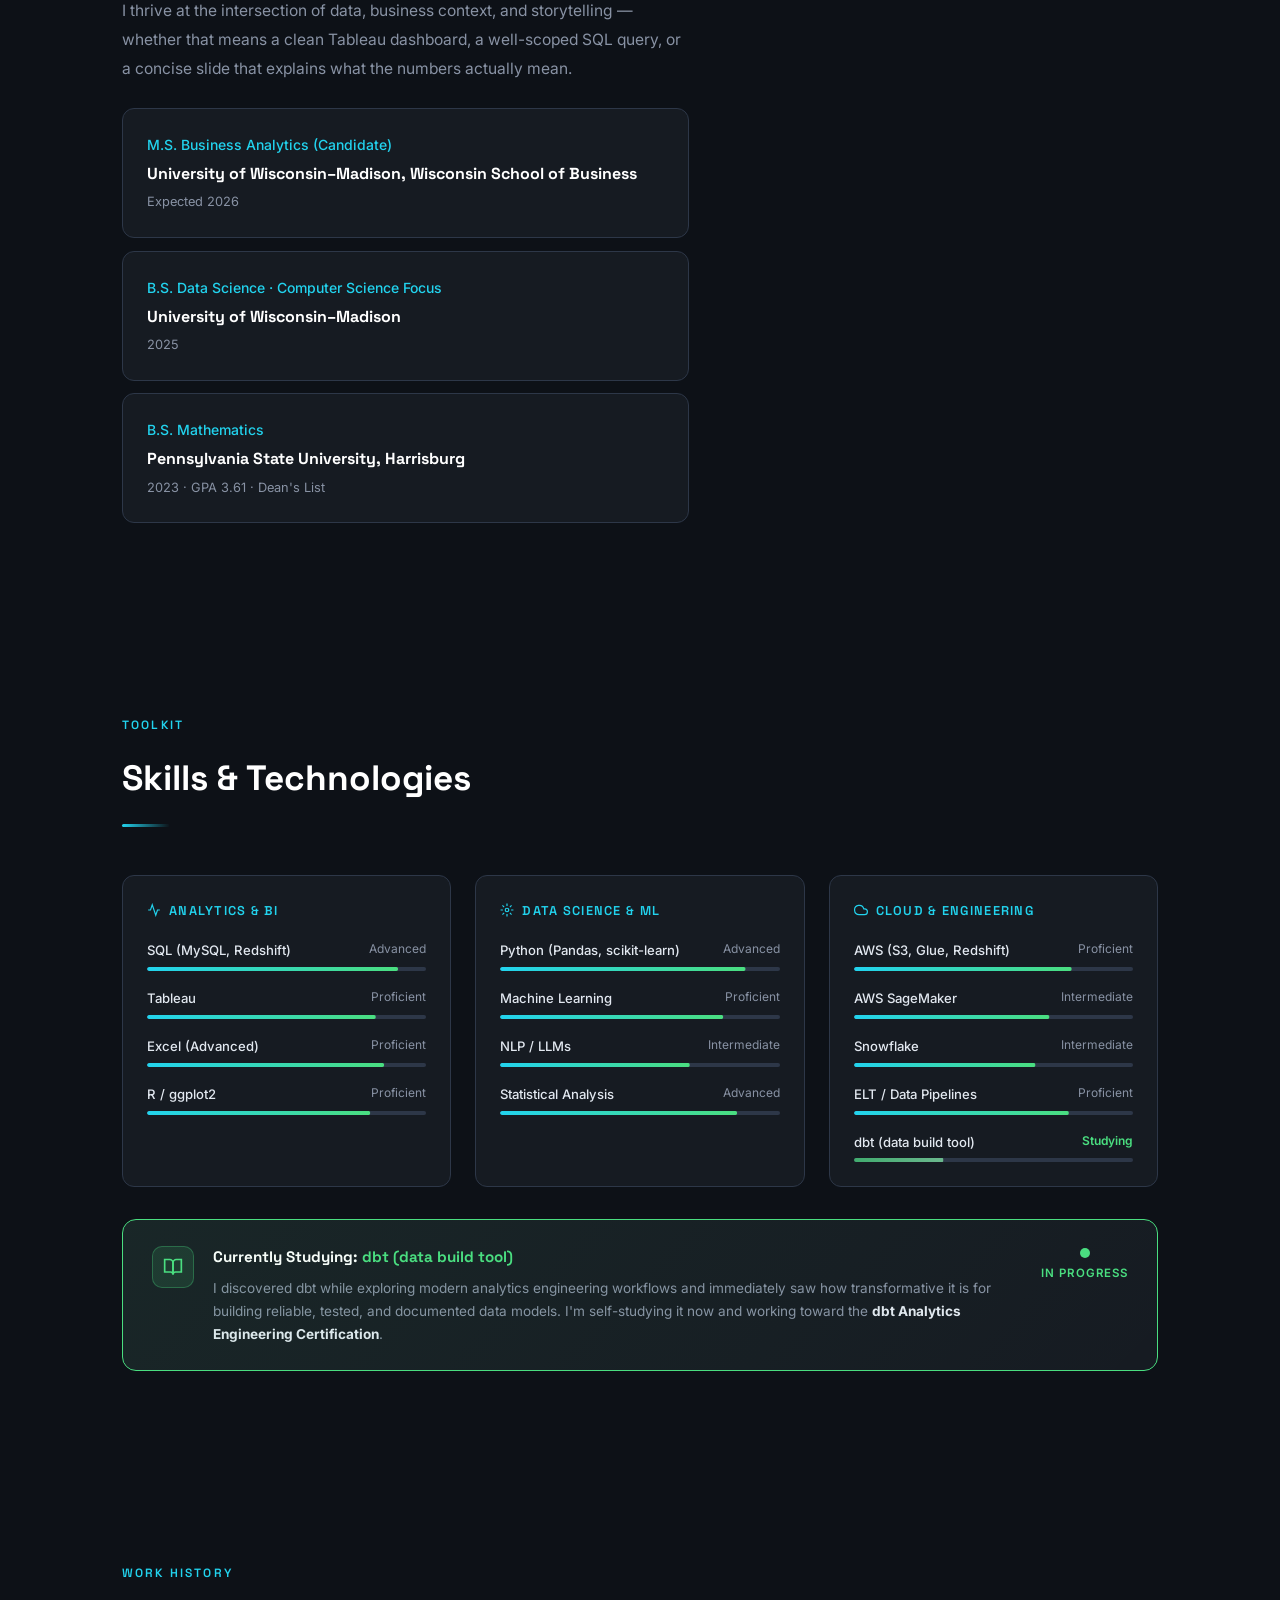
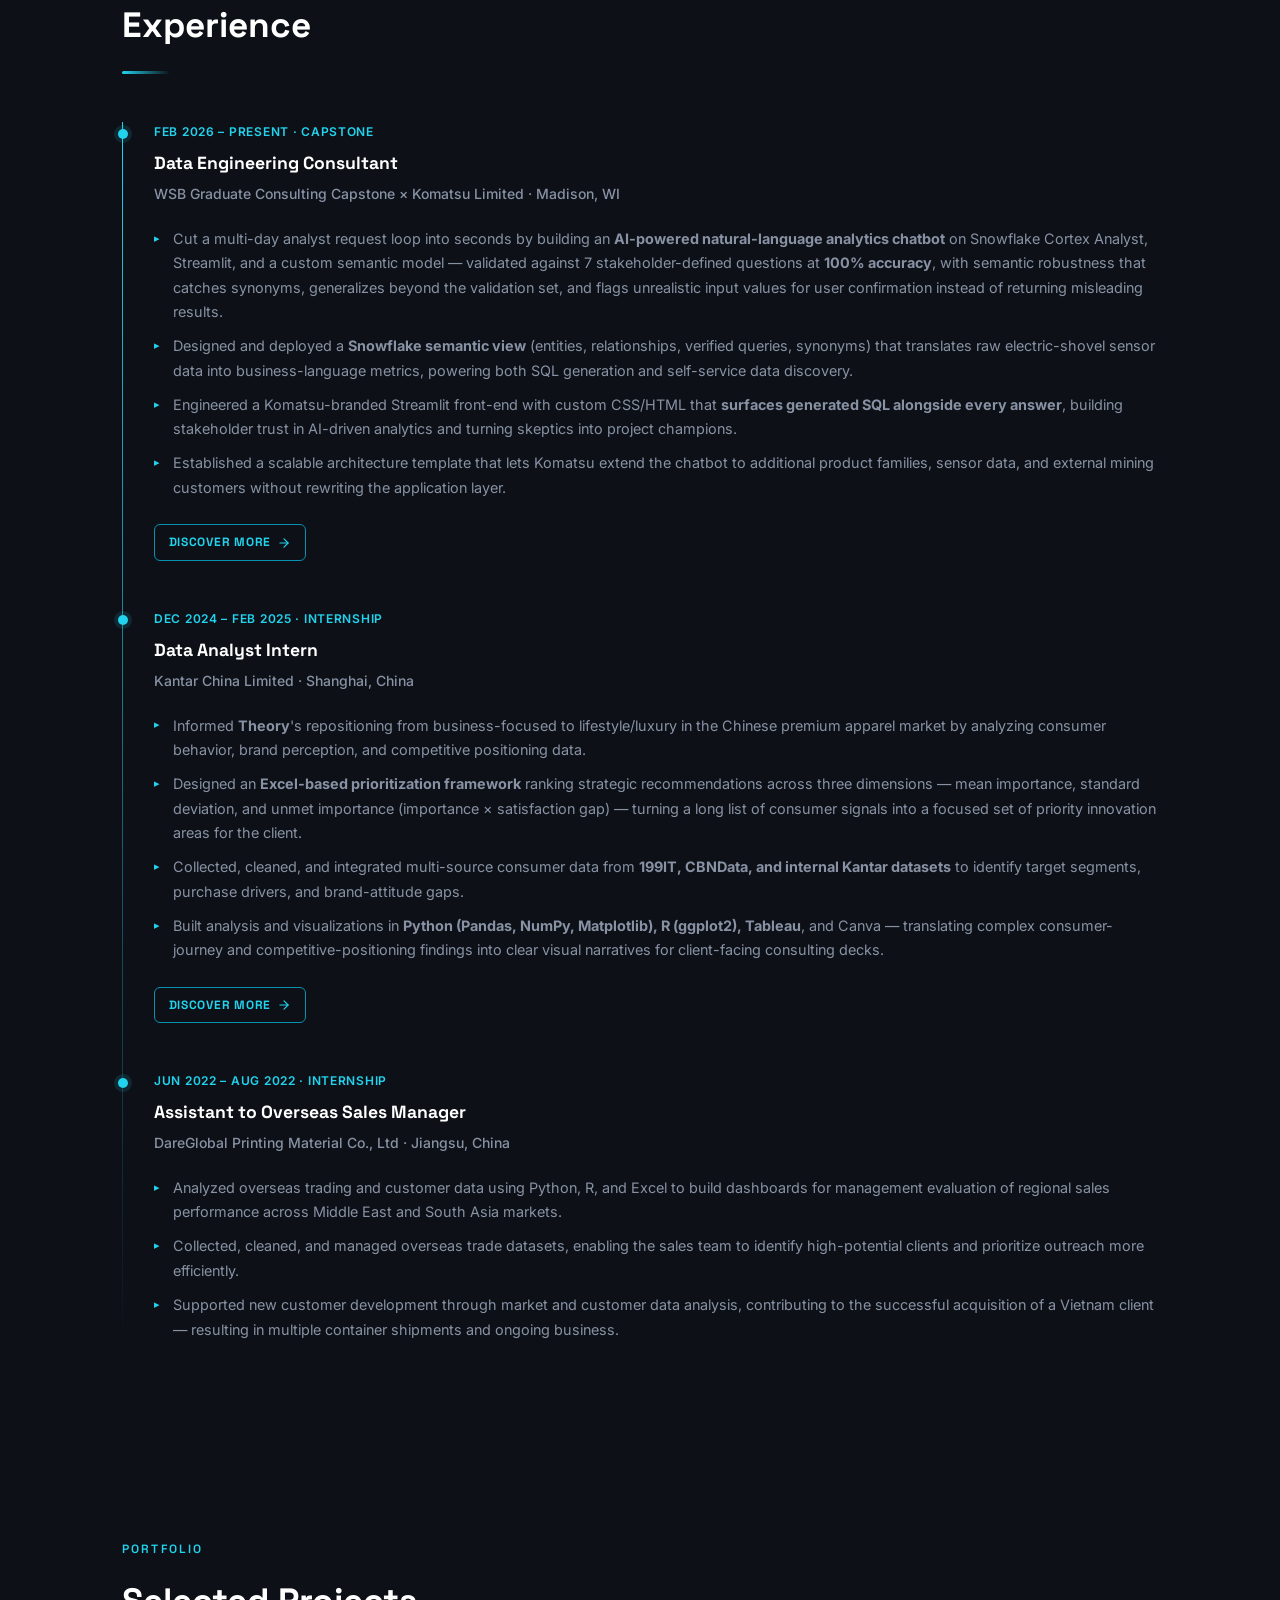
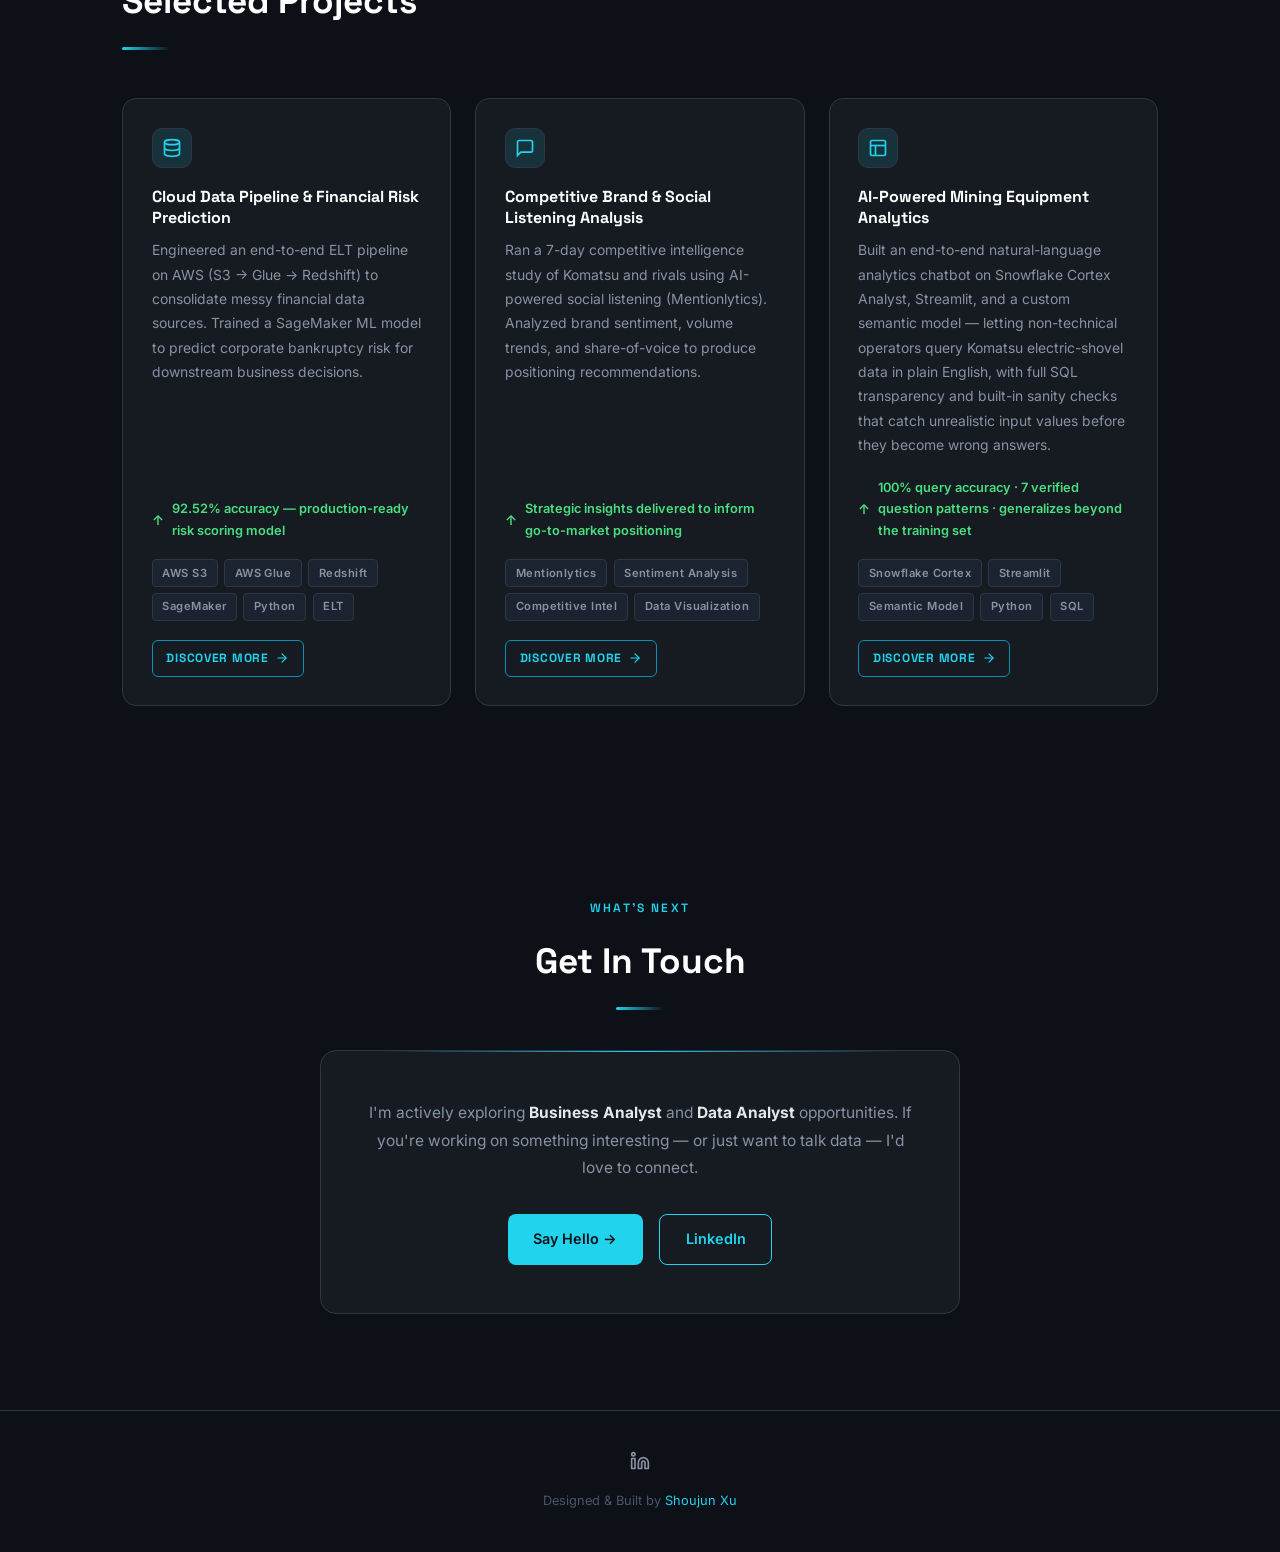
==== commit ee91e411: "Add files via upload" ====
--- a/index.html
+++ b/index.html
@@ -807,7 +807,7 @@
   <!-- Navbar -->
   <nav class="navbar" id="navbar">
     <div class="container nav-inner">
-      <a href="#" class="logo">SX<span>.</span></a>
+      <a href="#" class="logo">MX<span>.</span></a>
       <ul class="nav-links">
         <li><a href="#about">About</a></li>
         <li><a href="#skills">Skills</a></li>
